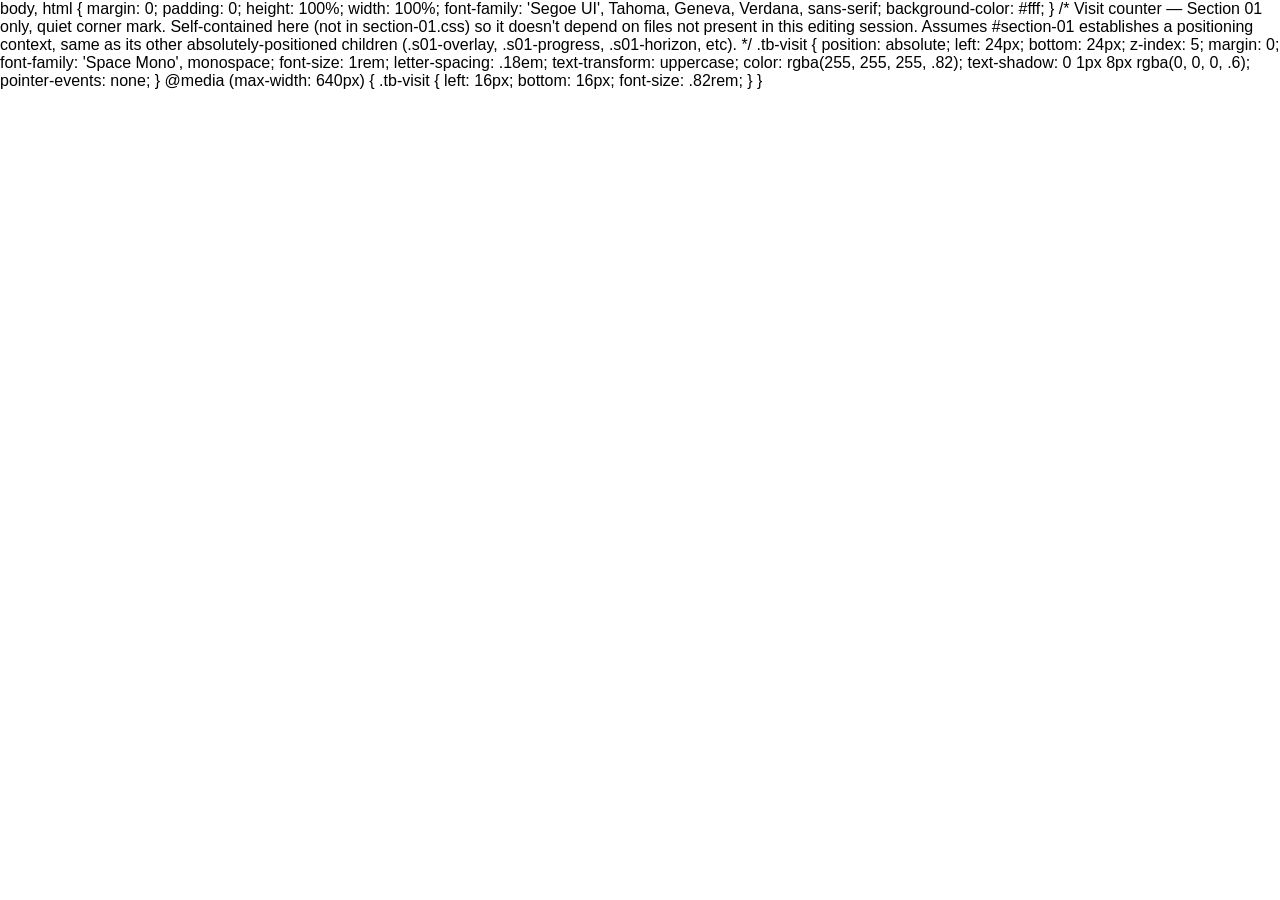
==== index.html @ 28fd1390 "Update index.html Signed-off-by: Nguyen Binh <155737447+Binh-JX@users.noreply.github.com>" ====
<!DOCTYPE html>
<html lang="vi">
<head>
    <meta charset="UTF-8">
    <meta name="viewport" content="width=device-width, initial-scale=1.0">
    <meta name="google-site-verification" content="hpZvb4aTdz6Ir0CFzwGFh0U2arBA0SP-lH8Zhs5hiIs" />
    <title>Nguyen Binh | Nguyễn Thị Thanh Bình - Personal Knowledge Hub</title>

    <!-- Section 01: cinematic journey fonts + styles -->
    <link rel="preconnect" href="https://fonts.googleapis.com">
    <link rel="preconnect" href="https://fonts.gstatic.com" crossorigin>
    <link href="https://fonts.googleapis.com/css2?family=Space+Grotesk:wght@300;400;500;700&family=Space+Mono:wght@400;700&display=swap" rel="stylesheet">
    <link rel="stylesheet" href="section-01.css">
    <link rel="stylesheet" href="hero-experience.css">
    <link rel="stylesheet" href="style.css">

    <style>
        body, html { 
            margin: 0; padding: 0; height: 100%; width: 100%;
            font-family: 'Segoe UI', Tahoma, Geneva, Verdana, sans-serif;
            background-color: #fff;
        }

        .tb-visit {
            position: absolute;
            left: 24px;
            bottom: 24px;
            z-index: 5;
            margin: 0;
            font-family: 'Space Mono', monospace;
            font-size: 1rem;
            letter-spacing: .18em;
            text-transform: uppercase;
            color: rgba(255, 255, 255, .82);
            text-shadow: 0 1px 8px rgba(0, 0, 0, .6);
            pointer-events: none;
        }

        @media (max-width: 640px) {
            .tb-visit { left: 16px; bottom: 16px; font-size: .82rem; }
        }
    </style>
        body, html { 
            margin: 0; padding: 0; height: 100%; width: 100%;
            font-family: 'Segoe UI', Tahoma, Geneva, Verdana, sans-serif;
            background-color: #fff;
        }

        /* Visit counter — Section 01 only, quiet corner mark.
           Self-contained here (not in section-01.css) so it doesn't
           depend on files not present in this editing session.
           Assumes #section-01 establishes a positioning context, same
           as its other absolutely-positioned children (.s01-overlay,
           .s01-progress, .s01-horizon, etc). */
        .tb-visit {
            position: absolute;
            left: 24px;
            bottom: 24px;
            z-index: 5;
            margin: 0;
            font-family: 'Space Mono', monospace;
            font-size: 1rem;
            letter-spacing: .18em;
            text-transform: uppercase;
            color: rgba(255, 255, 255, .82);
            text-shadow: 0 1px 8px rgba(0, 0, 0, .6);
            pointer-events: none;
        }

        @media (max-width: 640px) {
            .tb-visit { left: 16px; bottom: 16px; font-size: .82rem; }
        }
    </style>

    <link rel="canonical" href="https://nguyenbinh-eneos.vercel.app/" />
    <script type="application/ld+json">
{
    "@context": "https://schema.org",
    "@graph": [
        {
            "@type": "Person",
            "@id": "https://vercel.app",
            "name": "Nguyen Binh",
            "alternateName": [
                "Binh Nguyen",
                "Nguyễn Thị Thanh Bình",
                "Nguyen Thi Thanh Binh",
                "Thanh Bình Nguyễn",
                "Thanh Bình",
                "Nguyen Binh Thi Thanh",
                "Thanh Binh Nguyen"
            ],
            "honorificPrefix": "Dr.",
            "jobTitle": [
                "Manager / Geoscientist & Subsurface Engineer",
                "Open Innovation Practitioner",
                "Musician",
                "Video Creator"
            ],
            "worksFor": {
                "@type": "Organization",
                "name": "ENEOS Xplora Inc.",
                "address": {
                    "@type": "PostalAddress",
                    "addressLocality": "Tokyo",
                    "addressCountry": "JP"
                }
            },
            "alumniOf": [
                {
                    "@type": "CollegeOrUniversity",
                    "name": "The University of Tokyo"
                },
                {
                    "@type": "CollegeOrUniversity",
                    "name": "Hanoi University of Mining and Geology"
                }
            ],
            "description": "Dr. Nguyen Binh (Nguyễn Thị Thanh Bình) is a Manager, geoscientist, and subsurface engineer at ENEOS Xplora in Tokyo, as well as an open innovation practitioner, musician, and video creator performing Vietnamese–Japanese bilingual cover songs.",
            "knowsAbout": [
                "Geoscience",
                "Subsurface Engineering",
                "Petroleum Geology",
                "Geomechanics",
                "Pore Pressure Prediction",
                "CCUS",
                "Open Innovation",
                "Artificial Intelligence",
                "Music Production",
                "Vocal Performance",
                "Japanese–Vietnamese Song Translation",
                "Video Storytelling"
            ],
            "url": "https://nguyenbinh-eneos.vercel.app/",
            "sameAs": [
                "https://orcid.org",
                "https://orcid.org",
                "https://researchgate.net",
                "https://jst.go.jp",
                "https://linkedin.com",
                "https://github.com",
                "https://youtube.com"
            ]
        },
        {
            "@type": "WebSite",
            "@id": "https://vercel.app",
            "name": "Nguyen Binh | Nguyễn Thị Thanh Bình — Personal Knowledge Hub",
            "url": "https://nguyenbinh-eneos.vercel.app/",
            "publisher": {
                "@id": "https://vercel.app"
            },
            "inLanguage": [
                "en",
                "vi",
                "ja"
            ]
        },
        {
            "@type": "WebPage",
            "@id": "https://vercel.app",
            "url": "https://nguyenbinh-eneos.vercel.app/",
            "name": "Nguyen Binh | Nguyễn Thị Thanh Bình — Personal Knowledge Hub",
            "description": "Personal knowledge hub of Dr. Nguyen Binh (Nguyễn Thị Thanh Bình, ENEOS Xplora) covering geoscience, subsurface engineering, open innovation, music and video creation.",
            "isPartOf": {
                "@id": "https://vercel.app"
            },
            "about": {
                "@id": "https://vercel.app"
            },
            "mainEntity": {
                "@id": "https://vercel.app"
            },
            "datePublished": "2026-08-21",
            "dateModified": "2026-11-22",
            "inLanguage": [
                "en",
                "vi",
                "ja"
            ]
        }
    ]
}
    </script>
</head>
    <style>
        body, html { 
            margin: 0; padding: 0; height: 100%; width: 100%;
            font-family: 'Segoe UI', Tahoma, Geneva, Verdana, sans-serif;
            background-color: #fff;
        }

        /* Visit counter — Section 01 only, quiet corner mark.
           Self-contained here (not in section-01.css) so it doesn't
           depend on files not present in this editing session.
           Assumes #section-01 establishes a positioning context, same
           as its other absolutely-positioned children (.s01-overlay,
           .s01-progress, .s01-horizon, etc). */
        .tb-visit {
            position: absolute;
            left: 24px;
            bottom: 24px;
            z-index: 5;
            margin: 0;
            font-family: 'Space Mono', monospace;
            font-size: 1rem;
            letter-spacing: .18em;
            text-transform: uppercase;
            color: rgba(255, 255, 255, .82);
            text-shadow: 0 1px 8px rgba(0, 0, 0, .6);
            pointer-events: none;
        }

        @media (max-width: 640px) {
            .tb-visit { left: 16px; bottom: 16px; font-size: .82rem; }
        }
    </style>

    <link rel="canonical" href="https://nguyenbinh-eneos.vercel.app/" />
    <script type="application/ld+json">
{
    "@context": "https://schema.org",
    "@graph": [
        {
            "@type": "Person",
            "@id": "https://vercel.app",
            "name": "Nguyen Binh",
            "alternateName": [
                "Binh Nguyen",
                "Nguyễn Thị Thanh Bình",
                "Nguyen Thi Thanh Binh",
                "Thanh Bình Nguyễn",
                "Thanh Bình",
                "Nguyen Binh Thi Thanh",
                "Thanh Binh Nguyen"
            ],
            "honorificPrefix": "Dr.",
            "jobTitle": [
                "Manager / Geoscientist & Subsurface Engineer",
                "Open Innovation Practitioner",
                "Musician",
                "Video Creator"
            ],
            "worksFor": {
                "@type": "Organization",
                "name": "ENEOS Xplora Inc.",
                "address": {
                    "@type": "PostalAddress",
                    "addressLocality": "Tokyo",
                    "addressCountry": "JP"
                }
            },
            "alumniOf": [
                {
                    "@type": "CollegeOrUniversity",
                    "name": "The University of Tokyo"
                },
                {
                    "@type": "CollegeOrUniversity",
                    "name": "Hanoi University of Mining and Geology"
                }
            ],
            "description": "Dr. Nguyen Binh (Nguyễn Thị Thanh Bình) is a Manager, geoscientist, and subsurface engineer at ENEOS Xplora in Tokyo, as well as an open innovation practitioner, musician, and video creator performing Vietnamese–Japanese bilingual cover songs.",
            "knowsAbout": [
                "Geoscience",
                "Subsurface Engineering",
                "Petroleum Geology",
                "Geomechanics",
                "Pore Pressure Prediction",
                "CCUS",
                "Open Innovation",
                "Artificial Intelligence",
                "Music Production",
                "Vocal Performance",
                "Japanese–Vietnamese Song Translation",
                "Video Storytelling"
            ],
            "url": "https://nguyenbinh-eneos.vercel.app/",
            "sameAs": [
                "https://orcid.org",
                "https://orcid.org",
                "https://researchgate.net",
                "https://jst.go.jp",
                "https://linkedin.com",
                "https://github.com",
                "https://youtube.com"
            ]
        },
        {
            "@type": "WebSite",
            "@id": "https://vercel.app",
            "name": "Nguyen Binh | Nguyễn Thị Thanh Bình — Personal Knowledge Hub",
            "url": "https://nguyenbinh-eneos.vercel.app/",
            "publisher": {
                "@id": "https://vercel.app"
            },
            "inLanguage": [
                "en",
                "vi",
                "ja"
            ]
        },
        {
            "@type": "WebPage",
            "@id": "https://vercel.app",
            "url": "https://nguyenbinh-eneos.vercel.app/",
            "name": "Nguyen Binh | Nguyễn Thị Thanh Bình — Personal Knowledge Hub",
            "description": "Personal knowledge hub of Dr. Nguyen Binh (Nguyễn Thị Thanh Bình, ENEOS Xplora) covering geoscience, subsurface engineering, open innovation, music and video creation.",
            "isPartOf": {
                "@id": "https://vercel.app"
            },
            "about": {
                "@id": "https://vercel.app"
            },
            "mainEntity": {
                "@id": "https://vercel.app"
            },
            "datePublished": "2026-08-21",
            "dateModified": "2026-11-22",
            "inLanguage": [
                "en",
                "vi",
                "ja"
            ]
        }
    ]
}
    </script>
</head>
    <style>
        body, html { 
            margin: 0; padding: 0; height: 100%; width: 100%;
            font-family: 'Segoe UI', Tahoma, Geneva, Verdana, sans-serif;
            background-color: #fff;
        }

        /* Visit counter — Section 01 only, quiet corner mark.
           Self-contained here (not in section-01.css) so it doesn't
           depend on files not present in this editing session.
           Assumes #section-01 establishes a positioning context, same
           as its other absolutely-positioned children (.s01-overlay,
           .s01-progress, .s01-horizon, etc). */
        .tb-visit {
            position: absolute;
            left: 24px;
            bottom: 24px;
            z-index: 5;
            margin: 0;
            font-family: 'Space Mono', monospace;
            font-size: 1rem;
            letter-spacing: .18em;
            text-transform: uppercase;
            color: rgba(255, 255, 255, .82);
            text-shadow: 0 1px 8px rgba(0, 0, 0, .6);
            pointer-events: none;
        }

        @media (max-width: 640px) {
            .tb-visit { left: 16px; bottom: 16px; font-size: .82rem; }
        }
       <link rel="canonical" href="https://nguyenbinh-eneos.vercel.app/" />
    <script type="application/ld+json">
{
    "@context": "https://schema.org",
    "@graph": [
        {
            "@type": "Person",
            "@id": "https://vercel.app",
            "name": "Nguyen Binh",
            "alternateName": [
                "Binh Nguyen",
                "Nguyễn Thị Thanh Bình",
                "Nguyen Thi Thanh Binh",
                "Thanh Bình Nguyễn",
                "Thanh Bình",
                "Nguyen Binh Thi Thanh",
                "Thanh Binh Nguyen"
            ],
            "honorificPrefix": "Dr.",
            "jobTitle": [
                "Manager / Geoscientist & Subsurface Engineer",
                "Open Innovation Practitioner",
                "Musician",
                "Video Creator"
            ],
            "worksFor": {
                "@type": "Organization",
                "name": "ENEOS Xplora Inc.",
                "address": {
                    "@type": "PostalAddress",
                    "addressLocality": "Tokyo",
                    "addressCountry": "JP"
                }
            },
            "alumniOf": [
                {
                    "@type": "CollegeOrUniversity",
                    "name": "The University of Tokyo"
                },
                {
                    "@type": "CollegeOrUniversity",
                    "name": "Hanoi University of Mining and Geology"
                }
            ],
            "description": "Dr. Nguyen Binh (Nguyễn Thị Thanh Bình) is a Manager, geoscientist, and subsurface engineer at ENEOS Xplora in Tokyo, as well as an open innovation practitioner, musician, and video creator performing Vietnamese–Japanese bilingual cover songs.",
            "knowsAbout": [
                "Geoscience",
                "Subsurface Engineering",
                "Petroleum Geology",
                "Geomechanics",
                "Pore Pressure Prediction",
                "CCUS",
                "Open Innovation",
                "Artificial Intelligence",
                "Music Production",
                "Vocal Performance",
                "Japanese–Vietnamese Song Translation",
                "Video Storytelling"
            ],
            "url": "https://nguyenbinh-eneos.vercel.app/",
            "sameAs": [
                "https://orcid.org/0009-0007-7727-990X",
                "https://orcid.org",
                "https://www.researchgate.net/profile/Nguyen-Binh-24",
                "https://jst.go.jp",
                "https://linkedin.com",
                "https://github.com/Binh-JX",
                "https://www.youtube.com/@ThanhBinhNguyen-kg7xr"
            ]
        },
        {
            "@type": "WebSite",
            "@id": "https://vercel.app",
            "name": "Nguyen Binh | Nguyễn Thị Thanh Bình — Personal Knowledge Hub",
            "url": "https://nguyenbinh-eneos.vercel.app/",
            "publisher": {
                "@id": "https://vercel.app"
            },
            "inLanguage": [
                "en",
                "vi",
                "ja"
            ]
        },
        {
            "@type": "WebPage",
            "@id": "https://vercel.app",
            "url": "https://nguyenbinh-eneos.vercel.app/",
            "name": "Nguyen Binh | Nguyễn Thị Thanh Bình — Personal Knowledge Hub",
            "description": "Personal knowledge hub of Dr. Nguyen Binh (Nguyễn Thị Thanh Bình, ENEOS Xplora) covering geoscience, subsurface engineering, open innovation, music and video creation.",
            "isPartOf": {
                "@id": "https://vercel.app"
            },
            "about": {
                "@id": "https://vercel.app"
            },
            "mainEntity": {
                "@id": "https://vercel.app"
            },
            "datePublished": "2026-08-21",
            "dateModified": "2026-11-22",
            "inLanguage": [
                "en",
                "vi",
                "ja"
            ]
        }
    ]
}
    </script>
</head>
<body>

    <!-- =====================================================
         SECTION 01 — THE THREE-CLIP CINEMATIC JOURNEY
         EARTH → HUMANITY → EARTH PULSE → HORIZON → SPACE → BEYOND
         Styling: section-01.css · Logic: section-01.js
         Place Clip-01.mp4, Clip-02.mp4, Clip-3.mp4 in this same
         folder — the section renders a graceful placeholder for
         any clip that isn't present yet.
    ===================================================== -->
    <section id="section-01" data-active-visible="false" data-media="ok" aria-label="Cinematic introduction: Earth, humanity, and what comes next">

        <div class="s01-stage">
            <video class="s01-clip" src="Clip-01.mp4" muted playsinline preload="auto" aria-hidden="true"></video>
            <video class="s01-clip" src="Clip-02.mp4" muted playsinline preload="none" aria-hidden="true"></video>
            <video class="s01-clip" src="Clip-3.mp4" muted playsinline preload="none" aria-hidden="true"></video>

            <div class="s01-clip-fallback">
                <div>
                    <strong>Clip 01 pending</strong>
                    <p>Add <code>Clip-01.mp4</code> to the site folder to play “Earth Seen From Above.”</p>
                </div>
            </div>
            <div class="s01-clip-fallback">
                <div>
                    <strong>Clip 02 pending</strong>
                    <p>Add <code>Clip-02.mp4</code> to the site folder to play “Felt From Within.”</p>
                </div>
            </div>
            <div class="s01-clip-fallback">
                <div>
                    <strong>Clip 03 pending</strong>
                    <p>Add <code>Clip-3.mp4</code> to the site folder to play “Beyond.”</p>
                </div>
            </div>

            <div class="s01-tint"></div>
        </div>

        <button type="button" class="s01-sound-toggle" aria-pressed="false">Sound off</button>

        <div class="s01-overlay">
            <p class="s01-act-label s01-mono"></p>
            <h1 class="s01-headline"></h1>
            <p class="s01-subline"></p>
            <div class="s01-journey s01-mono" aria-hidden="true"></div>
        </div>

        <div class="s01-progress" role="tablist" aria-label="Cinematic journey chapters">
            <button type="button" class="s01-tick" role="tab" aria-current="false" style="--fill:0%">
                <span class="s01-tick-num s01-mono">01</span>
                <span class="s01-tick-bar"></span>
            </button>
            <button type="button" class="s01-tick" role="tab" aria-current="false" style="--fill:0%">
                <span class="s01-tick-num s01-mono">02</span>
                <span class="s01-tick-bar"></span>
            </button>
            <button type="button" class="s01-tick" role="tab" aria-current="false" style="--fill:0%">
                <span class="s01-tick-num s01-mono">03</span>
                <span class="s01-tick-bar"></span>
            </button>
        </div>

        <div class="s01-horizon"></div>

        <!-- Quiet visit counter — filled in by visit-counter.js.
             Starts empty so nothing shows if the counting service
             is ever unreachable. -->
        <p class="tb-visit" data-visit-count aria-live="polite" aria-label="Site visit count"></p>

        <a href="#homepage-main" class="s01-scroll-cue">
            <span>Enter</span>
            <svg width="16" height="16" viewBox="0 0 16 16" fill="none" aria-hidden="true">
                <path d="M2 5L8 11L14 5" stroke="currentColor" stroke-width="1.5" stroke-linecap="round" stroke-linejoin="round"/>
            </svg>
        </a>
    </section>

    <!-- =====================================================
         HERO EXPERIENCE — YEARS BEHIND → NOW → FORWARD → BEYOND
         Styling: hero-experience.css · Logic: hero-experience.js
         Five living photographs (memory field, not a slideshow) settle
         into a quiet NOW, then a wordless forward movement toward
         BEYOND. Runs once — does not loop back to the first memory.
         The four hub portals reveal once the sequence settles.
    ===================================================== -->
    <section class="hero-experience" id="homepage-main" data-hero aria-label="Thanh Bình — years behind, now, and beyond">

        <div class="hero-stage">
            <div class="hero-memory" data-hero-memory>
                <figure class="hero-frame" data-hero-frame>
                    <img src="muchangchai-green.jpg" alt="Mù Cang Chải rice terraces in green season, Vietnam" loading="eager" fetchpriority="high">
                </figure>
                <figure class="hero-frame" data-hero-frame>
                    <img src="muchangchai-gold.jpg" alt="Mù Cang Chải rice terraces in golden harvest season, Vietnam" loading="lazy">
                </figure>
                <figure class="hero-frame" data-hero-frame>
                    <img src="lake-biwa-torii.jpg" alt="Torii gate standing in Lake Biwa, Japan" loading="lazy">
                </figure>
                <figure class="hero-frame" data-hero-frame>
                    <img src="tateyama-summer.jpg" alt="Tateyama mountains on a summer morning, Japan" loading="lazy">
                </figure>
                <figure class="hero-frame" data-hero-frame>
                    <img src="niigata-winter.jpg" alt="Snow-covered road through Niigata in winter, Japan" loading="lazy">
                </figure>
            </div>

            <!-- NOW — a quiet, still breath between memory and what's ahead -->
            <div class="hero-now" data-hero-now aria-hidden="true"></div>

            <!-- FORWARD / BEYOND — no future scene, just light and movement.
                 Add a real sunrise/climber photograph here later
                 (data-hero-forward-img) if one becomes available; until
                 then this stays a wordless gradient by design. -->
            <div class="hero-forward" data-hero-forward aria-hidden="true"></div>
        </div>

        <div class="hero-caption" aria-hidden="true">
            <p class="hero-caption-line" data-hero-caption="years">YEARS BEHIND</p>
            <p class="hero-caption-line" data-hero-caption="now">NOW</p>
            <p class="hero-caption-line" data-hero-caption="border">THE BORDER IS ALWAYS MOVING</p>
            <p class="hero-caption-line hero-caption-beyond" data-hero-caption="beyond">BEYOND</p>
        </div>

        <!-- 4 Hub portals — unchanged from the approved design, revealed
             once the Hero Experience settles. Visible immediately if JS
             doesn't run, so navigation never depends on the animation. -->
        <div class="action-box" data-hero-hubs>
            <div class="action-links">
                <a href="geoscience.html" class="btn-hub">🔬 Geoscience</a>
                <a href="innovation.html" class="btn-hub">💡 Innovation</a>
                <a href="music.html" class="btn-hub">🎵 Music & MV</a>
                <a href="video.html" class="btn-hub">🎬 Video Creation</a>
            </div>
        </div>
    </section>

    <script src="hero-experience.js" defer></script>

    <script src="section-01.js" defer></script>

    <script src="visit-counter.js" defer></script>

</body>
</html>
---- section-01.css ----
/* =====================================================
   SECTION 01 — THE THREE-CLIP CINEMATIC JOURNEY
   section-01.css
   Scoped entirely under #section-01 so it cannot
   collide with index.html's existing inline styles,
   the action-box buttons, or style.css (unused/legacy).
===================================================== */

#section-01 {
    --void: #05070a;
    --ink: #f5f3ee;
    --mist: rgba(245, 243, 238, 0.6);

    /* Act accents — colour is how the journey narrates itself */
    --act-earth: #3fa796;   /* CLIP 01 — seen from above, ocean/land */
    --act-pulse: #d9663f;   /* CLIP 02 — felt from within, warm/organic */
    --act-beyond: #8c7ae6;  /* CLIP 03 — beyond, cold violet light */
    --act-current: var(--act-earth);

    position: relative;
    width: 100%;
    height: 100svh;
    min-height: 560px;
    background: var(--void);
    color: var(--ink);
    overflow: hidden;
    font-family: 'Space Grotesk', 'Segoe UI', sans-serif;
}

#section-01 * { box-sizing: border-box; }

/* ---------- Fonts ---------- */
/* Space Grotesk: geometric/technical display type, echoes mission-control
   signage. Space Mono: telemetry-style caption face for the small labels. */
#section-01 .s01-mono {
    font-family: 'Space Mono', 'Courier New', monospace;
}

/* ---------- Video layers ---------- */
#section-01 .s01-stage {
    position: absolute;
    inset: 0;
    width: 100%;
    height: 100%;
}

#section-01 .s01-clip {
    position: absolute;
    inset: 0;
    width: 100%;
    height: 100%;
    object-fit: cover;
    opacity: 0;
    transition: opacity 1.2s ease;
    background: var(--void);
}

#section-01 .s01-clip.is-active {
    opacity: 1;
}

/* Darken video slightly so overlay text stays legible. Kept as its own
   layer, fully opaque on the dark gradient only — no act colour mixed
   in here, so the clip's true colours are never touched by this part. */
#section-01 .s01-tint {
    position: absolute;
    inset: 0;
    background: linear-gradient(180deg, rgba(5,7,10,.55) 0%, rgba(5,7,10,.15) 38%, rgba(5,7,10,.75) 100%);
    pointer-events: none;
}

/* Faint act-colour wash for cohesion between chapters — kept deliberately
   light (22% soft-light) so it reads as a subtle mood shift rather than
   recolouring the footage. This is what was causing Clip-02 to look
   brown/red; opacity was .85 before. */
#section-01 .s01-tint::after {
    content: "";
    position: absolute;
    inset: 0;
    background: var(--act-current);
    mix-blend-mode: soft-light;
    opacity: .22;
    transition: background-color 1.2s ease, opacity 1.2s ease;
    pointer-events: none;
}

/* Placeholder shown per-clip if its mp4 hasn't been added to the
   repo yet / fails to load, so the section degrades gracefully
   instead of showing a broken frame. */
#section-01 .s01-clip-fallback {
    position: absolute;
    inset: 0;
    display: none;
    align-items: center;
    justify-content: center;
    text-align: center;
    padding: 40px;
    background: radial-gradient(circle at 50% 40%, color-mix(in srgb, var(--act-current) 35%, var(--void)) 0%, var(--void) 75%);
    opacity: 0;
    transition: opacity 1.2s ease;
}

#section-01 .s01-clip-fallback.is-active { opacity: 1; }

#section-01[data-media="missing"] .s01-clip-fallback.is-current-act {
    display: flex;
}

#section-01 .s01-clip-fallback p {
    max-width: 480px;
    font-size: .95rem;
    line-height: 1.6;
    color: var(--mist);
}

#section-01 .s01-clip-fallback strong {
    display: block;
    font-family: 'Space Mono', monospace;
    font-size: .75rem;
    letter-spacing: .12em;
    text-transform: uppercase;
    color: var(--ink);
    margin-bottom: 10px;
}

/* ---------- Overlay copy ---------- */
#section-01 .s01-overlay {
    position: relative;
    z-index: 3;
    height: 100%;
    display: flex;
    flex-direction: column;
    justify-content: flex-end;
    padding: clamp(24px, 5vw, 80px);
    padding-bottom: clamp(130px, 16vh, 190px);
}

#section-01 .s01-act-label {
    font-size: clamp(1.4rem, 2vw, 1.7rem);
    letter-spacing: .35em;
    text-transform: uppercase;
    color: var(--act-current);
    transition: color .6s ease;
    margin: 0 0 18px 0;
    opacity: 0;
    transform: translateY(10px);
    transition: opacity .8s ease, transform .8s ease, color .6s ease;
}

#section-01 .s01-headline {
    font-size: clamp(4.4rem, 12vw, 10rem);
    line-height: 1.02;
    font-weight: 700;
    letter-spacing: -.01em;
    margin: 0 0 16px 0;
    max-width: 16ch;
    opacity: 0;
    transform: translateY(16px);
    transition: opacity .9s ease .1s, transform .9s ease .1s;
}

#section-01 .s01-subline {
    font-size: clamp(2rem, 3.2vw, 2.7rem);
    font-weight: 300;
    color: var(--mist);
    max-width: 46ch;
    margin: 0;
    opacity: 0;
    transform: translateY(16px);
    transition: opacity .9s ease .22s, transform .9s ease .22s;
}

#section-01[data-active-visible="true"] .s01-act-label,
#section-01[data-active-visible="true"] .s01-headline,
#section-01[data-active-visible="true"] .s01-subline {
    opacity: 1;
    transform: translateY(0);
}

/* ---------- Journey path (EARTH → HUMANITY → EARTH PULSE → HORIZON → SPACE → BEYOND) ---------- */
#section-01 .s01-journey {
    z-index: 3;
    display: flex;
    flex-wrap: wrap;
    gap: 6px 0;
    margin-top: 22px;
    font-size: 1.36rem;
    letter-spacing: .14em;
    text-transform: uppercase;
    color: rgba(245, 243, 238, .4);
}

#section-01 .s01-journey span {
    padding: 0 10px;
    position: relative;
}

#section-01 .s01-journey span:not(:last-child)::after {
    content: "→";
    position: absolute;
    right: -3px;
    color: rgba(245, 243, 238, .25);
}

#section-01 .s01-journey span.is-reached {
    color: var(--ink);
}

#section-01 .s01-journey span.is-final {
    color: var(--act-beyond);
    font-weight: 700;
}

/* ---------- Progress ticks / act selector (signature element) ---------- */
#section-01 .s01-progress {
    position: absolute;
    right: clamp(20px, 4vw, 60px);
    bottom: clamp(28px, 6vh, 60px);
    z-index: 4;
    display: flex;
    gap: 14px;
    align-items: flex-end;
}

#section-01 .s01-tick {
    appearance: none;
    background: none;
    border: none;
    cursor: pointer;
    padding: 10px 4px;
    display: flex;
    flex-direction: column;
    align-items: center;
    gap: 8px;
    color: rgba(245, 243, 238, .5);
    font-family: 'Space Mono', monospace;
}

#section-01 .s01-tick .s01-tick-num {
    font-size: .7rem;
    letter-spacing: .08em;
}

#section-01 .s01-tick .s01-tick-bar {
    width: 2px;
    height: 34px;
    background: rgba(245, 243, 238, .25);
    position: relative;
    overflow: hidden;
    border-radius: 2px;
}

#section-01 .s01-tick .s01-tick-bar::after {
    content: "";
    position: absolute;
    left: 0; bottom: 0;
    width: 100%;
    height: 0%;
    background: var(--act-current);
    transition: height .3s linear, background-color .6s ease;
}

#section-01 .s01-tick[aria-current="true"] {
    color: var(--ink);
}

#section-01 .s01-tick[aria-current="true"] .s01-tick-bar::after {
    height: var(--fill, 0%);
}

#section-01 .s01-tick.is-complete .s01-tick-bar::after {
    height: 100%;
}

#section-01 .s01-tick:focus-visible {
    outline: 2px solid var(--ink);
    outline-offset: 4px;
}

/* ---------- Horizon glow — the through-line motif that shifts colour
   act to act, standing in for the "horizon" beat of the journey ---------- */
#section-01 .s01-horizon {
    position: absolute;
    left: 0; right: 0; bottom: 0;
    height: 2px;
    z-index: 3;
    background: linear-gradient(90deg, transparent, var(--act-current), transparent);
    box-shadow: 0 0 24px 4px var(--act-current);
    transition: background .8s ease, box-shadow .8s ease;
    opacity: .8;
}

/* ---------- Scroll cue into the rest of the homepage ---------- */
#section-01 .s01-scroll-cue {
    position: absolute;
    left: 50%;
    bottom: clamp(24px, 4vh, 40px);
    transform: translateX(-50%);
    z-index: 4;
    display: flex;
    flex-direction: column;
    align-items: center;
    gap: 14px;
    color: var(--mist);
    font-size: clamp(1.8rem, 6vw, 3.25rem);
    letter-spacing: .2em;
    text-transform: uppercase;
    text-decoration: none;
    opacity: .85;
}

#section-01 .s01-scroll-cue svg {
    width: clamp(22px, 5vw, 40px);
    height: clamp(22px, 5vw, 40px);
    animation: s01-bob 2.2s ease-in-out infinite;
}

@keyframes s01-bob {
    0%, 100% { transform: translateY(0); }
    50% { transform: translateY(6px); }
}

/* ---------- Sound toggle ---------- */
#section-01 .s01-sound-toggle {
    position: absolute;
    top: clamp(20px, 4vw, 40px);
    right: clamp(20px, 4vw, 40px);
    z-index: 4;
    background: rgba(5, 7, 10, .45);
    border: 1px solid rgba(245, 243, 238, .25);
    color: var(--ink);
    font-family: 'Space Mono', monospace;
    font-size: .7rem;
    letter-spacing: .08em;
    text-transform: uppercase;
    padding: 8px 16px;
    border-radius: 30px;
    cursor: pointer;
}

/* ---------- Reduced motion ---------- */
@media (prefers-reduced-motion: reduce) {
    #section-01 .s01-clip { transition: opacity .3s linear; }
    #section-01 .s01-act-label,
    #section-01 .s01-headline,
    #section-01 .s01-subline { transition: opacity .3s linear; transform: none !important; }
    #section-01 .s01-scroll-cue svg { animation: none; }
}

/* ---------- Small screens ---------- */
@media (max-width: 640px) {
    #section-01 .s01-overlay { padding-bottom: 190px; }
    #section-01 .s01-progress {
        right: 20px;
        bottom: 90px;
    }
    #section-01 .s01-journey { display: none; }
}
---- hero-experience.css ----
/* =====================================================
   HERO EXPERIENCE — hero-experience.css
   YEARS BEHIND (5 living photographs) → NOW → FORWARD → BEYOND

   Progressive enhancement: everything here is written so that with
   JS disabled or failing, the first memory photo and the four hub
   portals are simply visible and usable — nothing depends on the
   animation to be reachable. hero-experience.js adds the timed
   sequence on top of this resting state.
===================================================== */

.hero-experience {
    position: relative;
    width: 100%;
    height: 100vh;
    overflow: hidden;
    background: #05070a;
    isolation: isolate;
}

.hero-stage {
    position: absolute;
    inset: 0;
}

/* ---------- YEARS BEHIND — memory field ---------- */

.hero-memory {
    position: absolute;
    inset: 0;
}

.hero-frame {
    position: absolute;
    inset: 0;
    margin: 0;
    opacity: 0;
    transition: opacity 2.4s ease;
}

/* No-JS / first-paint fallback: the first memory is simply visible,
   so there's always something on screen and nothing is ever blocked
   on script execution. JS takes over from here via .is-active. */
.hero-frame:first-child {
    opacity: 1;
}

.hero-frame.is-active {
    opacity: 1;
    z-index: 2;
}

.hero-frame img {
    width: 100%;
    height: 100%;
    object-fit: cover;
    object-position: center;
    transform: scale(1.04);
    filter: brightness(.82) saturate(1.05);
}

.hero-frame.is-active img {
    animation: hero-drift 8.5s ease-in-out forwards;
}

@keyframes hero-drift {
    from { transform: scale(1.03) translate3d(0, 0, 0); }
    to   { transform: scale(1.1) translate3d(-1.4%, -1%, 0); }
}

/* Soft vignette so captions stay legible over any of the five photos */
.hero-stage::after {
    content: "";
    position: absolute;
    inset: 0;
    z-index: 3;
    pointer-events: none;
    background:
        linear-gradient(180deg, rgba(5,7,10,.55) 0%, rgba(5,7,10,.1) 22%, rgba(5,7,10,.1) 60%, rgba(5,7,10,.75) 100%),
        radial-gradient(120% 90% at 50% 50%, transparent 45%, rgba(5,7,10,.35) 100%);
}

/* ---------- NOW — a held, quiet breath ---------- */

.hero-now {
    position: absolute;
    inset: 0;
    z-index: 4;
    background: #05070a;
    opacity: 0;
    pointer-events: none;
    transition: opacity 1.6s ease;
}

.hero-now.is-active {
    opacity: 1;
}

.hero-now::before {
    content: "";
    position: absolute;
    inset: 0;
    background: radial-gradient(48% 40% at 50% 48%, rgba(201, 178, 140, .10), transparent 70%);
    animation: hero-breathe 6s ease-in-out infinite;
}

@keyframes hero-breathe {
    0%, 100% { opacity: .6; }
    50% { opacity: 1; }
}

/* ---------- FORWARD / BEYOND — light and movement, no scene ---------- */

.hero-forward {
    position: absolute;
    inset: 0;
    z-index: 5;
    opacity: 0;
    pointer-events: none;
    transition: opacity 3s ease;
    background:
        radial-gradient(120% 70% at 50% 118%, rgba(244, 214, 154, .5) 0%, rgba(201, 162, 74, .22) 32%, transparent 62%),
        linear-gradient(180deg, #05070a 0%, #0d1420 38%, #1c2438 70%, #2c2a34 100%);
    background-size: 100% 220%;
    background-position: 50% 100%;
}

.hero-forward.is-active {
    opacity: 1;
    animation: hero-dawn 26s ease-out forwards;
}

@keyframes hero-dawn {
    0%   { background-position: 50% 100%; }
    100% { background-position: 50% 0%; }
}

/* ---------- Captions ---------- */

.hero-caption {
    position: absolute;
    inset: 0;
    z-index: 6;
    display: flex;
    align-items: center;
    justify-content: center;
    pointer-events: none;
}

.hero-caption-line {
    position: absolute;
    margin: 0;
    text-align: center;
    color: #f4eee0;
    font-family: 'Space Grotesk', 'Segoe UI', sans-serif;
    font-weight: 300;
    letter-spacing: .32em;
    text-transform: uppercase;
    font-size: clamp(.85rem, 1.6vw, 1.15rem);
    opacity: 0;
    transition: opacity 1.8s ease, transform 1.8s ease;
    transform: translateY(10px);
}

.hero-caption-line.is-active {
    opacity: .85;
    transform: translateY(0);
}

.hero-caption-line[data-hero-caption="beyond"] {
    font-size: clamp(1.6rem, 5vw, 3.2rem);
    letter-spacing: .5em;
    font-weight: 400;
}

/* ---------- Hub portals ---------- */

.action-box {
    position: absolute;
    bottom: clamp(24px, 5vh, 56px);
    left: 0;
    right: 0;
    width: 100%;
    padding: 0 4%;
    box-sizing: border-box;
    z-index: 7;
    opacity: 1;
    transition: opacity 1.4s ease;
}

/* Only hidden pre-reveal when JS confirms the sequence is running —
   see hero-experience.js. Without that class, hubs stay visible.
   The hide itself is instant (no transition) so hubs never flash
   visible-then-fade at load; only the reveal animates. */
.hero-experience.is-sequenced .action-box {
    opacity: 0;
    pointer-events: none;
    transition: none;
}

.hero-experience.is-sequenced .action-box.is-revealed {
    opacity: 1;
    pointer-events: auto;
    transition: opacity 1.4s ease;
}

.action-links {
    display: flex;
    flex-wrap: wrap;
    justify-content: center;
    align-items: center;
    gap: 32px;
}

.btn-hub {
    padding: 34px 68px;
    background: rgba(5, 7, 10, 0.4);
    backdrop-filter: blur(14px);
    -webkit-backdrop-filter: blur(14px);
    border: 1px solid rgba(255, 255, 255, 0.16);
    color: #fff !important;
    text-decoration: none;
    border-radius: 999px;
    font-family: 'Space Grotesk', 'Segoe UI', sans-serif;
    font-size: 2.5rem;
    font-weight: 600;
    letter-spacing: 0.04em;
    text-align: center;
    white-space: nowrap;
    display: inline-flex;
    align-items: center;
    gap: 20px;
    box-shadow: 0 4px 18px rgba(0, 0, 0, 0.3);
    transition: background 0.35s ease, border-color 0.35s ease, transform 0.35s ease, box-shadow 0.35s ease;
}

.btn-hub:hover,
.btn-hub:focus-visible {
    background: rgba(255, 255, 255, 0.12);
    border-color: rgba(255, 255, 255, 0.45);
    transform: translateY(-3px);
    box-shadow: 0 10px 30px rgba(255, 255, 255, 0.12);
}

@media (max-width: 900px) {
    .btn-hub {
        padding: 26px 48px;
        font-size: 1.9rem;
        gap: 16px;
    }
    .action-links {
        gap: 22px;
    }
}

@media (max-width: 640px) {
    .btn-hub {
        padding: 22px 40px;
        font-size: 1.6rem;
        gap: 14px;
    }
    .action-links {
        gap: 18px;
    }
    .action-box {
        bottom: clamp(20px, 4vh, 40px);
    }
    .hero-frame img {
        object-position: center 38%;
    }
}

/* ---------- Reduced motion ---------- */

@media (prefers-reduced-motion: reduce) {
    .hero-frame,
    .hero-now,
    .hero-forward,
    .hero-caption-line,
    .action-box {
        transition-duration: .4s;
    }
    .hero-frame.is-active img,
    .hero-forward.is-active {
        animation: none;
    }
    .hero-now::before {
        animation: none;
        opacity: .8;
    }
}
---- style.css ----
/* =====================================================
   STYLE.CSS
   Shared global base + the small pieces still actually in use.

   Cleaned up — removed the unused "Sunhouse Boutique Hotel"
   template boilerplate (color variables, buttons, header/nav,
   hero, about, facilities, rooms, location, cta, footer, and
   their responsive rules). None of those classes exist anywhere
   in the real site — index.html, section-01.css, hero-experience,
   innovation-world.css, and video-world.css all define their own
   scoped styles independently of this file.

   Also removed .main-hero-banner / .main-hero-banner-img: that
   block was written for an earlier version of index.html's hero
   that no longer exists (replaced by .hero-experience).
===================================================== */

/* ---------- Minimal global reset ---------- */
*{
    margin:0;
    padding:0;
    box-sizing:border-box;
}

html{
    scroll-behavior:smooth;
}

img{
    width:100%;
    display:block;
    object-fit:cover;
}

a{
    text-decoration:none;
}

ul{
    list-style:none;
}

/* =====================================================
   LANGUAGE SWITCHER
   Shared pill menu for jumping between the 4 language
   homepages (index.html / en.html / jp.html / zh.html).
===================================================== */
.lang-switch {
    position: absolute;
    top: 25px;
    left: 35px;
    background: rgba(0, 0, 0, 0.65);
    padding: 10px 18px;
    border-radius: 25px;
    z-index: 10;
}

.lang-switch a {
    color: #fff;
    text-decoration: none;
    font-size: 1.4em;
    font-weight: 600;
    margin: 0 3px;
}

.lang-switch a:hover {
    color: #ffdf6d;
}

.lang-switch span {
    color: #aaa;
    font-size: 1.2em;
}
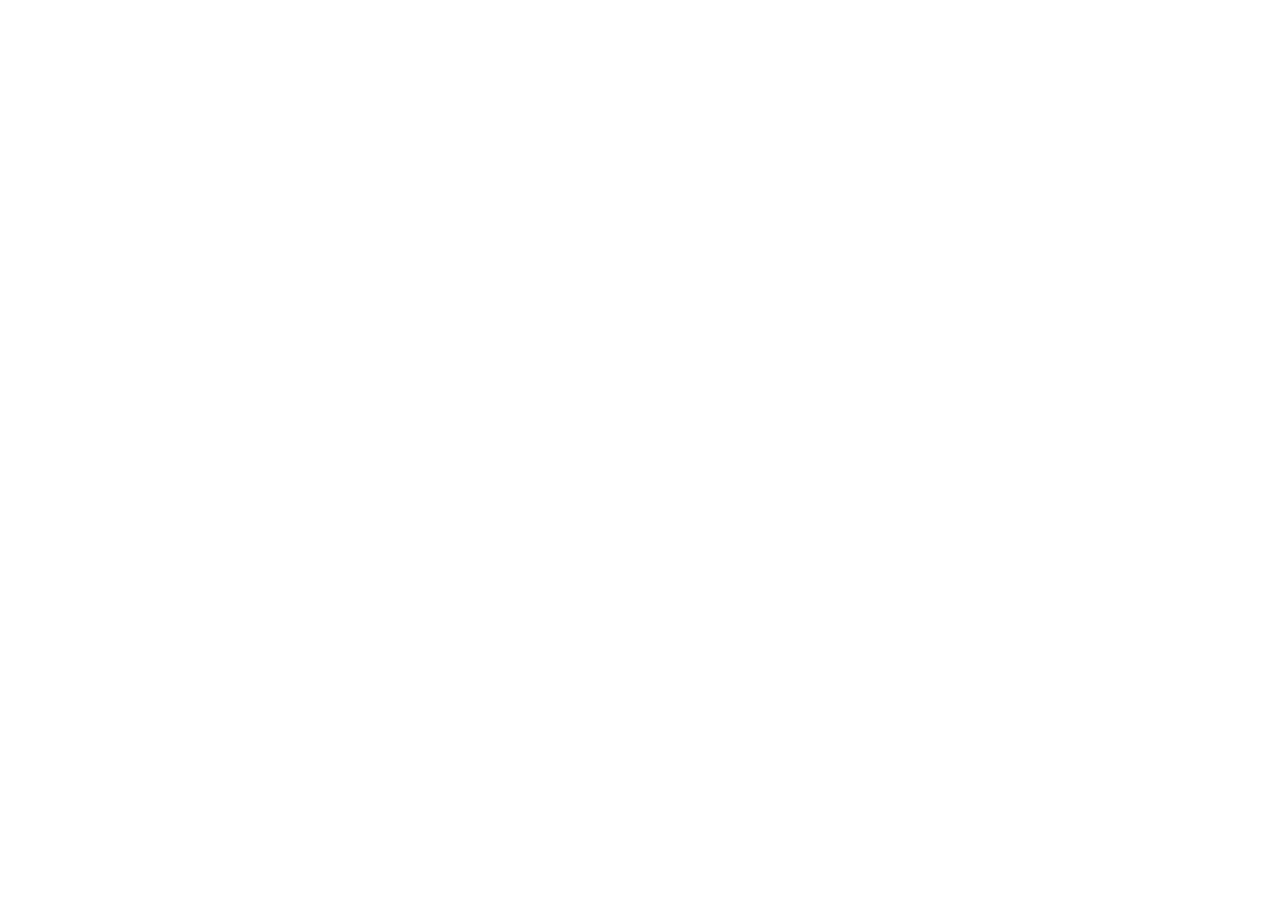
==== commit cf64626f: "Sync GEO/AEO identity and canonical URLs" ====
--- a/index.html
+++ b/index.html
@@ -40,6 +40,112 @@
             .tb-visit { left: 16px; bottom: 16px; font-size: .82rem; }
         }
     </style>
+
+    <link rel="canonical" href="https://nguyenbinh-eneos.vercel.app/" />
+    <link rel="canonical" href="https://vercel.app" />
+    <script type="application/ld+json">
+{
+    "@context": "https://schema.org",
+    "@graph": [
+        {
+            "@type": "Person",
+            "@id": "https://vercel.app#person",
+            "name": "Nguyen Binh",
+            "alternateName": [
+                "Binh Nguyen",
+                "Nguyễn Thị Thanh Bình",
+                "Nguyen Thi Thanh Binh",
+                "Thanh Bình Nguyễn",
+                "Thanh Bình",
+                "Nguyen Binh Thi Thanh",
+                "Thanh Binh Nguyen"
+            ],
+            "honorificPrefix": "Dr.",
+            "jobTitle": [
+                "Manager / Geoscientist & Subsurface Engineer",
+                "Open Innovation Practitioner",
+                "Musician",
+                "Video Creator"
+            ],
+            "worksFor": {
+                "@type": "Organization",
+                "name": "ENEOS Xplora Inc.",
+                "address": {
+                    "@type": "PostalAddress",
+                    "addressLocality": "Tokyo",
+                    "addressCountry": "JP"
+                }
+            },
+            "alumniOf": [
+                {
+                    "@type": "CollegeOrUniversity",
+                    "name": "The University of Tokyo"
+                },
+                {
+                    "@type": "CollegeOrUniversity",
+                    "name": "Hanoi University of Mining and Geology"
+                }
+            ],
+            "description": "Dr. Nguyen Binh (Nguyễn Thị Thanh Bình) is a Manager, geoscientist, and subsurface engineer at ENEOS Xplora in Tokyo, as well as an open innovation practitioner, musician, and video creator performing Vietnamese–Japanese bilingual cover songs.",
+            "knowsAbout": [
+                "Geoscience",
+                "Subsurface Engineering",
+                "Petroleum Geology",
+                "Geomechanics",
+                "Pore Pressure Prediction",
+                "CCUS",
+                "Open Innovation",
+                "Artificial Intelligence",
+                "Music Production",
+                "Vocal Performance",
+                "Japanese–Vietnamese Song Translation",
+                "Video Storytelling"
+            ],
+            "url": "https://vercel.app",
+            "sameAs": [
+                "https://orcid.org",
+                "https://orcid.org",
+                "https://researchgate.net",
+                "https://jst.go.jp",
+                "https://linkedin.com",
+                "https://github.com",
+                "https://youtube.com"
+            ]
+        },
+        {
+            "@type": "WebSite",
+            "@id": "https://vercel.app#website",
+            "name": "Nguyen Binh | Nguyễn Thị Thanh Bình — Personal Knowledge Hub",
+            "url": "https://vercel.app",
+            "publisher": {
+                "@id": "https://vercel.app#person"
+            },
+            "inLanguage": ["en", "vi", "ja"]
+        },
+        {
+            "@type": "WebPage",
+            "@id": "https://vercel.app#webpage",
+            "url": "https://vercel.app",
+            "name": "Nguyen Binh | Nguyễn Thị Thanh Bình — Personal Knowledge Hub",
+            "description": "Personal knowledge hub of Dr. Nguyen Binh (Nguyễn Thị Thanh Bình, ENEOS Xplora) covering geoscience, subsurface engineering, open innovation, music and video creation.",
+            "isPartOf": {
+                "@id": "https://vercel.app#website"
+            },
+            "about": {
+                "@id": "https://vercel.app#person"
+            },
+            "mainEntity": {
+                "@id": "https://vercel.app#person"
+            },
+            "datePublished": "2026-08-21",
+            "dateModified": "2026-11-22",
+            "inLanguage": ["en", "vi", "ja"]
+        }
+    ]
+}
+    </script>
+</head>
+<style>
         body, html { 
             margin: 0; padding: 0; height: 100%; width: 100%;
             font-family: 'Segoe UI', Tahoma, Geneva, Verdana, sans-serif;
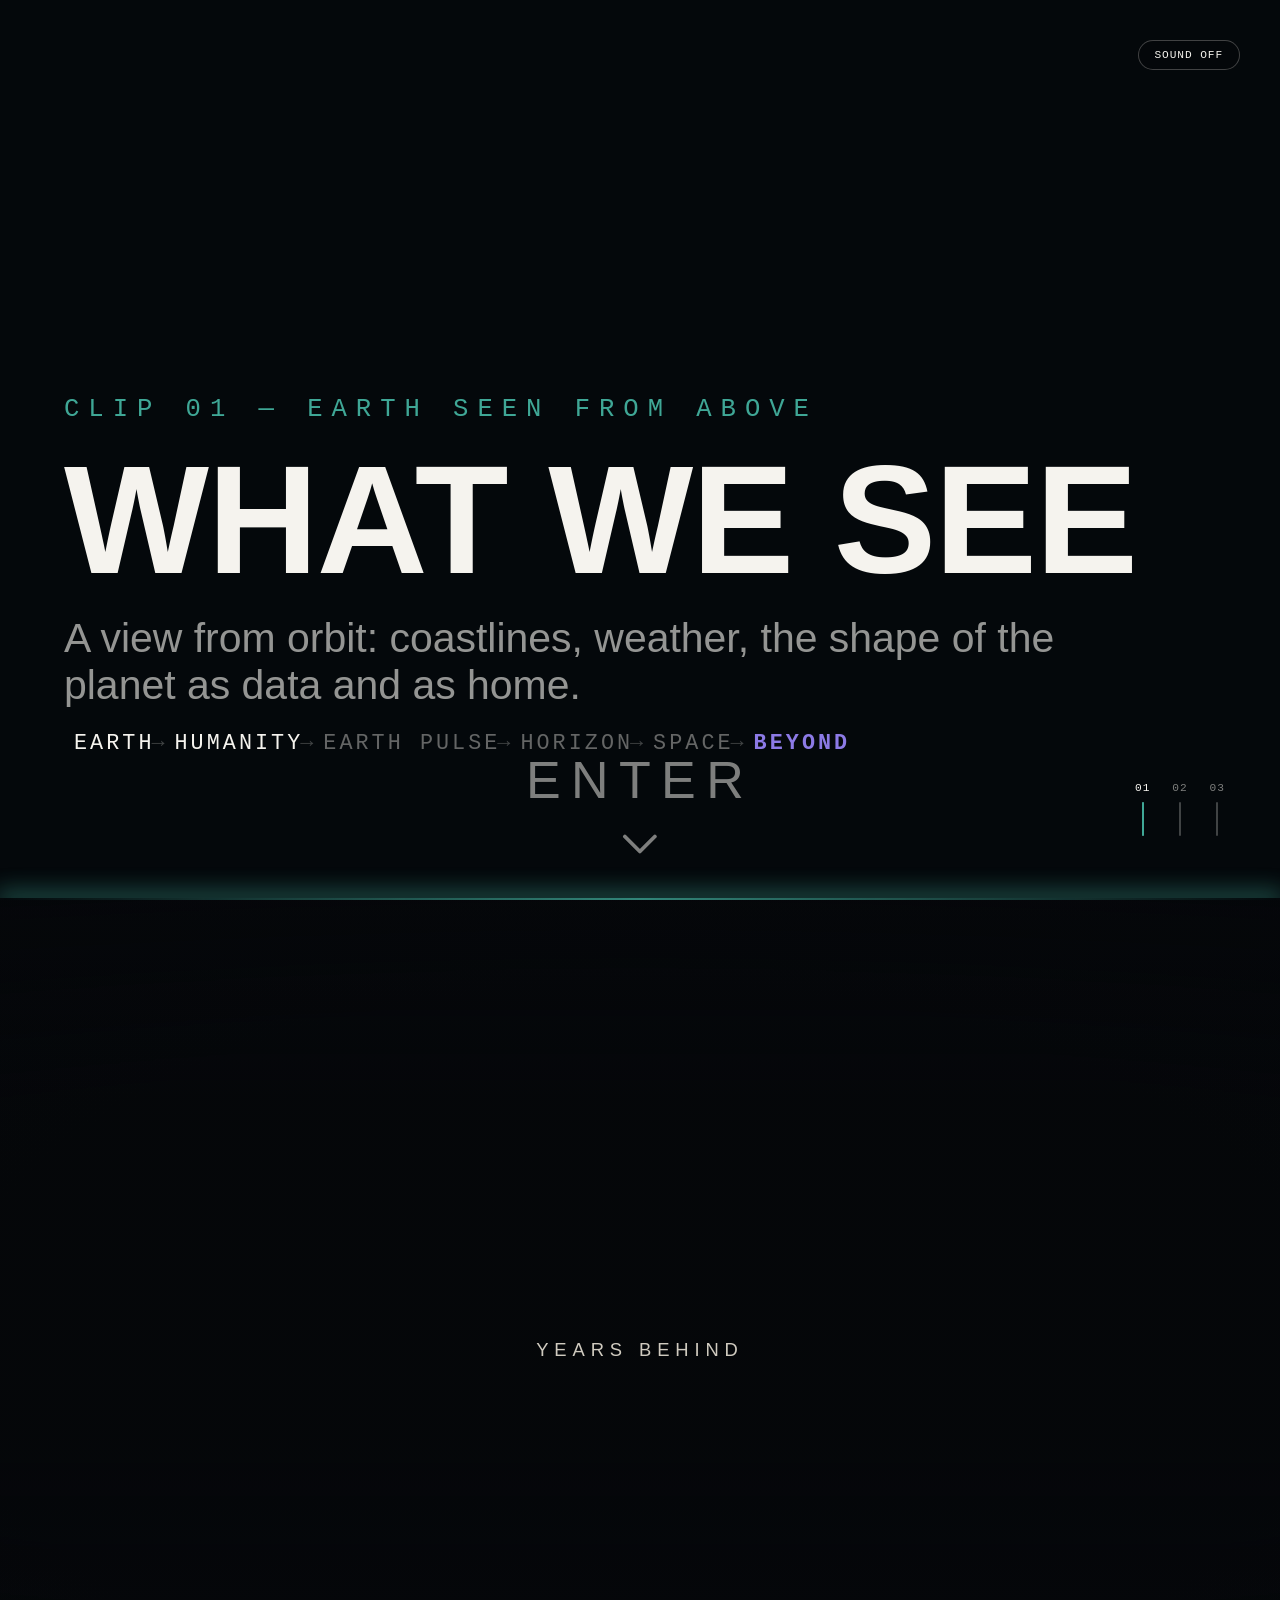
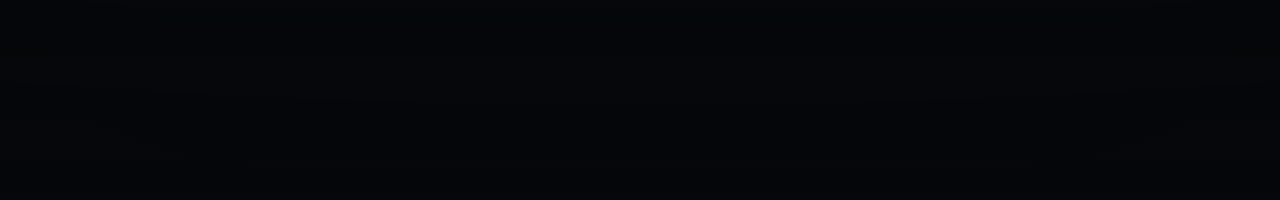
==== commit de15713b: "Fix missing closing style tag" ====
--- a/index.html
+++ b/index.html
@@ -15,137 +15,6 @@
     <link rel="stylesheet" href="style.css">
 
     <style>
-        body, html { 
-            margin: 0; padding: 0; height: 100%; width: 100%;
-            font-family: 'Segoe UI', Tahoma, Geneva, Verdana, sans-serif;
-            background-color: #fff;
-        }
-
-        .tb-visit {
-            position: absolute;
-            left: 24px;
-            bottom: 24px;
-            z-index: 5;
-            margin: 0;
-            font-family: 'Space Mono', monospace;
-            font-size: 1rem;
-            letter-spacing: .18em;
-            text-transform: uppercase;
-            color: rgba(255, 255, 255, .82);
-            text-shadow: 0 1px 8px rgba(0, 0, 0, .6);
-            pointer-events: none;
-        }
-
-        @media (max-width: 640px) {
-            .tb-visit { left: 16px; bottom: 16px; font-size: .82rem; }
-        }
-    </style>
-
-    <link rel="canonical" href="https://nguyenbinh-eneos.vercel.app/" />
-    <link rel="canonical" href="https://vercel.app" />
-    <script type="application/ld+json">
-{
-    "@context": "https://schema.org",
-    "@graph": [
-        {
-            "@type": "Person",
-            "@id": "https://vercel.app#person",
-            "name": "Nguyen Binh",
-            "alternateName": [
-                "Binh Nguyen",
-                "Nguyễn Thị Thanh Bình",
-                "Nguyen Thi Thanh Binh",
-                "Thanh Bình Nguyễn",
-                "Thanh Bình",
-                "Nguyen Binh Thi Thanh",
-                "Thanh Binh Nguyen"
-            ],
-            "honorificPrefix": "Dr.",
-            "jobTitle": [
-                "Manager / Geoscientist & Subsurface Engineer",
-                "Open Innovation Practitioner",
-                "Musician",
-                "Video Creator"
-            ],
-            "worksFor": {
-                "@type": "Organization",
-                "name": "ENEOS Xplora Inc.",
-                "address": {
-                    "@type": "PostalAddress",
-                    "addressLocality": "Tokyo",
-                    "addressCountry": "JP"
-                }
-            },
-            "alumniOf": [
-                {
-                    "@type": "CollegeOrUniversity",
-                    "name": "The University of Tokyo"
-                },
-                {
-                    "@type": "CollegeOrUniversity",
-                    "name": "Hanoi University of Mining and Geology"
-                }
-            ],
-            "description": "Dr. Nguyen Binh (Nguyễn Thị Thanh Bình) is a Manager, geoscientist, and subsurface engineer at ENEOS Xplora in Tokyo, as well as an open innovation practitioner, musician, and video creator performing Vietnamese–Japanese bilingual cover songs.",
-            "knowsAbout": [
-                "Geoscience",
-                "Subsurface Engineering",
-                "Petroleum Geology",
-                "Geomechanics",
-                "Pore Pressure Prediction",
-                "CCUS",
-                "Open Innovation",
-                "Artificial Intelligence",
-                "Music Production",
-                "Vocal Performance",
-                "Japanese–Vietnamese Song Translation",
-                "Video Storytelling"
-            ],
-            "url": "https://vercel.app",
-            "sameAs": [
-                "https://orcid.org",
-                "https://orcid.org",
-                "https://researchgate.net",
-                "https://jst.go.jp",
-                "https://linkedin.com",
-                "https://github.com",
-                "https://youtube.com"
-            ]
-        },
-        {
-            "@type": "WebSite",
-            "@id": "https://vercel.app#website",
-            "name": "Nguyen Binh | Nguyễn Thị Thanh Bình — Personal Knowledge Hub",
-            "url": "https://vercel.app",
-            "publisher": {
-                "@id": "https://vercel.app#person"
-            },
-            "inLanguage": ["en", "vi", "ja"]
-        },
-        {
-            "@type": "WebPage",
-            "@id": "https://vercel.app#webpage",
-            "url": "https://vercel.app",
-            "name": "Nguyen Binh | Nguyễn Thị Thanh Bình — Personal Knowledge Hub",
-            "description": "Personal knowledge hub of Dr. Nguyen Binh (Nguyễn Thị Thanh Bình, ENEOS Xplora) covering geoscience, subsurface engineering, open innovation, music and video creation.",
-            "isPartOf": {
-                "@id": "https://vercel.app#website"
-            },
-            "about": {
-                "@id": "https://vercel.app#person"
-            },
-            "mainEntity": {
-                "@id": "https://vercel.app#person"
-            },
-            "datePublished": "2026-08-21",
-            "dateModified": "2026-11-22",
-            "inLanguage": ["en", "vi", "ja"]
-        }
-    ]
-}
-    </script>
-</head>
-<style>
         body, html { 
             margin: 0; padding: 0; height: 100%; width: 100%;
             font-family: 'Segoe UI', Tahoma, Geneva, Verdana, sans-serif;
@@ -176,16 +45,15 @@
         @media (max-width: 640px) {
             .tb-visit { left: 16px; bottom: 16px; font-size: .82rem; }
         }
-    </style>
-
-    <link rel="canonical" href="https://nguyenbinh-eneos.vercel.app/" />
+       <link rel="canonical" href="https://nguyenbinh-eneos.vercel.app/" />
+    <link rel="canonical" href="https://vercel.app" />
     <script type="application/ld+json">
 {
     "@context": "https://schema.org",
     "@graph": [
         {
             "@type": "Person",
-            "@id": "https://vercel.app",
+            "@id": "https://vercel.app#person",
             "name": "Nguyen Binh",
             "alternateName": [
                 "Binh Nguyen",
@@ -237,7 +105,7 @@
                 "Japanese–Vietnamese Song Translation",
                 "Video Storytelling"
             ],
-            "url": "https://nguyenbinh-eneos.vercel.app/",
+            "url": "https://vercel.app",
             "sameAs": [
                 "https://orcid.org",
                 "https://orcid.org",
@@ -250,330 +118,37 @@
         },
         {
             "@type": "WebSite",
-            "@id": "https://vercel.app",
+            "@id": "https://vercel.app#website",
             "name": "Nguyen Binh | Nguyễn Thị Thanh Bình — Personal Knowledge Hub",
-            "url": "https://nguyenbinh-eneos.vercel.app/",
+            "url": "https://vercel.app",
             "publisher": {
-                "@id": "https://vercel.app"
-            },
-            "inLanguage": [
-                "en",
-                "vi",
-                "ja"
-            ]
+                "@id": "https://vercel.app#person"
+            },
+            "inLanguage": ["en", "vi", "ja"]
         },
         {
             "@type": "WebPage",
-            "@id": "https://vercel.app",
-            "url": "https://nguyenbinh-eneos.vercel.app/",
+            "@id": "https://vercel.app#webpage",
+            "url": "https://vercel.app",
             "name": "Nguyen Binh | Nguyễn Thị Thanh Bình — Personal Knowledge Hub",
             "description": "Personal knowledge hub of Dr. Nguyen Binh (Nguyễn Thị Thanh Bình, ENEOS Xplora) covering geoscience, subsurface engineering, open innovation, music and video creation.",
             "isPartOf": {
-                "@id": "https://vercel.app"
+                "@id": "https://vercel.app#website"
             },
             "about": {
-                "@id": "https://vercel.app"
+                "@id": "https://vercel.app#person"
             },
             "mainEntity": {
-                "@id": "https://vercel.app"
+                "@id": "https://vercel.app#person"
             },
             "datePublished": "2026-08-21",
             "dateModified": "2026-11-22",
-            "inLanguage": [
-                "en",
-                "vi",
-                "ja"
-            ]
+            "inLanguage": ["en", "vi", "ja"]
         }
     ]
 }
     </script>
-</head>
-    <style>
-        body, html { 
-            margin: 0; padding: 0; height: 100%; width: 100%;
-            font-family: 'Segoe UI', Tahoma, Geneva, Verdana, sans-serif;
-            background-color: #fff;
-        }
-
-        /* Visit counter — Section 01 only, quiet corner mark.
-           Self-contained here (not in section-01.css) so it doesn't
-           depend on files not present in this editing session.
-           Assumes #section-01 establishes a positioning context, same
-           as its other absolutely-positioned children (.s01-overlay,
-           .s01-progress, .s01-horizon, etc). */
-        .tb-visit {
-            position: absolute;
-            left: 24px;
-            bottom: 24px;
-            z-index: 5;
-            margin: 0;
-            font-family: 'Space Mono', monospace;
-            font-size: 1rem;
-            letter-spacing: .18em;
-            text-transform: uppercase;
-            color: rgba(255, 255, 255, .82);
-            text-shadow: 0 1px 8px rgba(0, 0, 0, .6);
-            pointer-events: none;
-        }
-
-        @media (max-width: 640px) {
-            .tb-visit { left: 16px; bottom: 16px; font-size: .82rem; }
-        }
-    </style>
-
-    <link rel="canonical" href="https://nguyenbinh-eneos.vercel.app/" />
-    <script type="application/ld+json">
-{
-    "@context": "https://schema.org",
-    "@graph": [
-        {
-            "@type": "Person",
-            "@id": "https://vercel.app",
-            "name": "Nguyen Binh",
-            "alternateName": [
-                "Binh Nguyen",
-                "Nguyễn Thị Thanh Bình",
-                "Nguyen Thi Thanh Binh",
-                "Thanh Bình Nguyễn",
-                "Thanh Bình",
-                "Nguyen Binh Thi Thanh",
-                "Thanh Binh Nguyen"
-            ],
-            "honorificPrefix": "Dr.",
-            "jobTitle": [
-                "Manager / Geoscientist & Subsurface Engineer",
-                "Open Innovation Practitioner",
-                "Musician",
-                "Video Creator"
-            ],
-            "worksFor": {
-                "@type": "Organization",
-                "name": "ENEOS Xplora Inc.",
-                "address": {
-                    "@type": "PostalAddress",
-                    "addressLocality": "Tokyo",
-                    "addressCountry": "JP"
-                }
-            },
-            "alumniOf": [
-                {
-                    "@type": "CollegeOrUniversity",
-                    "name": "The University of Tokyo"
-                },
-                {
-                    "@type": "CollegeOrUniversity",
-                    "name": "Hanoi University of Mining and Geology"
-                }
-            ],
-            "description": "Dr. Nguyen Binh (Nguyễn Thị Thanh Bình) is a Manager, geoscientist, and subsurface engineer at ENEOS Xplora in Tokyo, as well as an open innovation practitioner, musician, and video creator performing Vietnamese–Japanese bilingual cover songs.",
-            "knowsAbout": [
-                "Geoscience",
-                "Subsurface Engineering",
-                "Petroleum Geology",
-                "Geomechanics",
-                "Pore Pressure Prediction",
-                "CCUS",
-                "Open Innovation",
-                "Artificial Intelligence",
-                "Music Production",
-                "Vocal Performance",
-                "Japanese–Vietnamese Song Translation",
-                "Video Storytelling"
-            ],
-            "url": "https://nguyenbinh-eneos.vercel.app/",
-            "sameAs": [
-                "https://orcid.org",
-                "https://orcid.org",
-                "https://researchgate.net",
-                "https://jst.go.jp",
-                "https://linkedin.com",
-                "https://github.com",
-                "https://youtube.com"
-            ]
-        },
-        {
-            "@type": "WebSite",
-            "@id": "https://vercel.app",
-            "name": "Nguyen Binh | Nguyễn Thị Thanh Bình — Personal Knowledge Hub",
-            "url": "https://nguyenbinh-eneos.vercel.app/",
-            "publisher": {
-                "@id": "https://vercel.app"
-            },
-            "inLanguage": [
-                "en",
-                "vi",
-                "ja"
-            ]
-        },
-        {
-            "@type": "WebPage",
-            "@id": "https://vercel.app",
-            "url": "https://nguyenbinh-eneos.vercel.app/",
-            "name": "Nguyen Binh | Nguyễn Thị Thanh Bình — Personal Knowledge Hub",
-            "description": "Personal knowledge hub of Dr. Nguyen Binh (Nguyễn Thị Thanh Bình, ENEOS Xplora) covering geoscience, subsurface engineering, open innovation, music and video creation.",
-            "isPartOf": {
-                "@id": "https://vercel.app"
-            },
-            "about": {
-                "@id": "https://vercel.app"
-            },
-            "mainEntity": {
-                "@id": "https://vercel.app"
-            },
-            "datePublished": "2026-08-21",
-            "dateModified": "2026-11-22",
-            "inLanguage": [
-                "en",
-                "vi",
-                "ja"
-            ]
-        }
-    ]
-}
-    </script>
-</head>
-    <style>
-        body, html { 
-            margin: 0; padding: 0; height: 100%; width: 100%;
-            font-family: 'Segoe UI', Tahoma, Geneva, Verdana, sans-serif;
-            background-color: #fff;
-        }
-
-        /* Visit counter — Section 01 only, quiet corner mark.
-           Self-contained here (not in section-01.css) so it doesn't
-           depend on files not present in this editing session.
-           Assumes #section-01 establishes a positioning context, same
-           as its other absolutely-positioned children (.s01-overlay,
-           .s01-progress, .s01-horizon, etc). */
-        .tb-visit {
-            position: absolute;
-            left: 24px;
-            bottom: 24px;
-            z-index: 5;
-            margin: 0;
-            font-family: 'Space Mono', monospace;
-            font-size: 1rem;
-            letter-spacing: .18em;
-            text-transform: uppercase;
-            color: rgba(255, 255, 255, .82);
-            text-shadow: 0 1px 8px rgba(0, 0, 0, .6);
-            pointer-events: none;
-        }
-
-        @media (max-width: 640px) {
-            .tb-visit { left: 16px; bottom: 16px; font-size: .82rem; }
-        }
-       <link rel="canonical" href="https://nguyenbinh-eneos.vercel.app/" />
-    <script type="application/ld+json">
-{
-    "@context": "https://schema.org",
-    "@graph": [
-        {
-            "@type": "Person",
-            "@id": "https://vercel.app",
-            "name": "Nguyen Binh",
-            "alternateName": [
-                "Binh Nguyen",
-                "Nguyễn Thị Thanh Bình",
-                "Nguyen Thi Thanh Binh",
-                "Thanh Bình Nguyễn",
-                "Thanh Bình",
-                "Nguyen Binh Thi Thanh",
-                "Thanh Binh Nguyen"
-            ],
-            "honorificPrefix": "Dr.",
-            "jobTitle": [
-                "Manager / Geoscientist & Subsurface Engineer",
-                "Open Innovation Practitioner",
-                "Musician",
-                "Video Creator"
-            ],
-            "worksFor": {
-                "@type": "Organization",
-                "name": "ENEOS Xplora Inc.",
-                "address": {
-                    "@type": "PostalAddress",
-                    "addressLocality": "Tokyo",
-                    "addressCountry": "JP"
-                }
-            },
-            "alumniOf": [
-                {
-                    "@type": "CollegeOrUniversity",
-                    "name": "The University of Tokyo"
-                },
-                {
-                    "@type": "CollegeOrUniversity",
-                    "name": "Hanoi University of Mining and Geology"
-                }
-            ],
-            "description": "Dr. Nguyen Binh (Nguyễn Thị Thanh Bình) is a Manager, geoscientist, and subsurface engineer at ENEOS Xplora in Tokyo, as well as an open innovation practitioner, musician, and video creator performing Vietnamese–Japanese bilingual cover songs.",
-            "knowsAbout": [
-                "Geoscience",
-                "Subsurface Engineering",
-                "Petroleum Geology",
-                "Geomechanics",
-                "Pore Pressure Prediction",
-                "CCUS",
-                "Open Innovation",
-                "Artificial Intelligence",
-                "Music Production",
-                "Vocal Performance",
-                "Japanese–Vietnamese Song Translation",
-                "Video Storytelling"
-            ],
-            "url": "https://nguyenbinh-eneos.vercel.app/",
-            "sameAs": [
-                "https://orcid.org/0009-0007-7727-990X",
-                "https://orcid.org",
-                "https://www.researchgate.net/profile/Nguyen-Binh-24",
-                "https://jst.go.jp",
-                "https://linkedin.com",
-                "https://github.com/Binh-JX",
-                "https://www.youtube.com/@ThanhBinhNguyen-kg7xr"
-            ]
-        },
-        {
-            "@type": "WebSite",
-            "@id": "https://vercel.app",
-            "name": "Nguyen Binh | Nguyễn Thị Thanh Bình — Personal Knowledge Hub",
-            "url": "https://nguyenbinh-eneos.vercel.app/",
-            "publisher": {
-                "@id": "https://vercel.app"
-            },
-            "inLanguage": [
-                "en",
-                "vi",
-                "ja"
-            ]
-        },
-        {
-            "@type": "WebPage",
-            "@id": "https://vercel.app",
-            "url": "https://nguyenbinh-eneos.vercel.app/",
-            "name": "Nguyen Binh | Nguyễn Thị Thanh Bình — Personal Knowledge Hub",
-            "description": "Personal knowledge hub of Dr. Nguyen Binh (Nguyễn Thị Thanh Bình, ENEOS Xplora) covering geoscience, subsurface engineering, open innovation, music and video creation.",
-            "isPartOf": {
-                "@id": "https://vercel.app"
-            },
-            "about": {
-                "@id": "https://vercel.app"
-            },
-            "mainEntity": {
-                "@id": "https://vercel.app"
-            },
-            "datePublished": "2026-08-21",
-            "dateModified": "2026-11-22",
-            "inLanguage": [
-                "en",
-                "vi",
-                "ja"
-            ]
-        }
-    ]
-}
-    </script>
+</style>
 </head>
 <body>
 
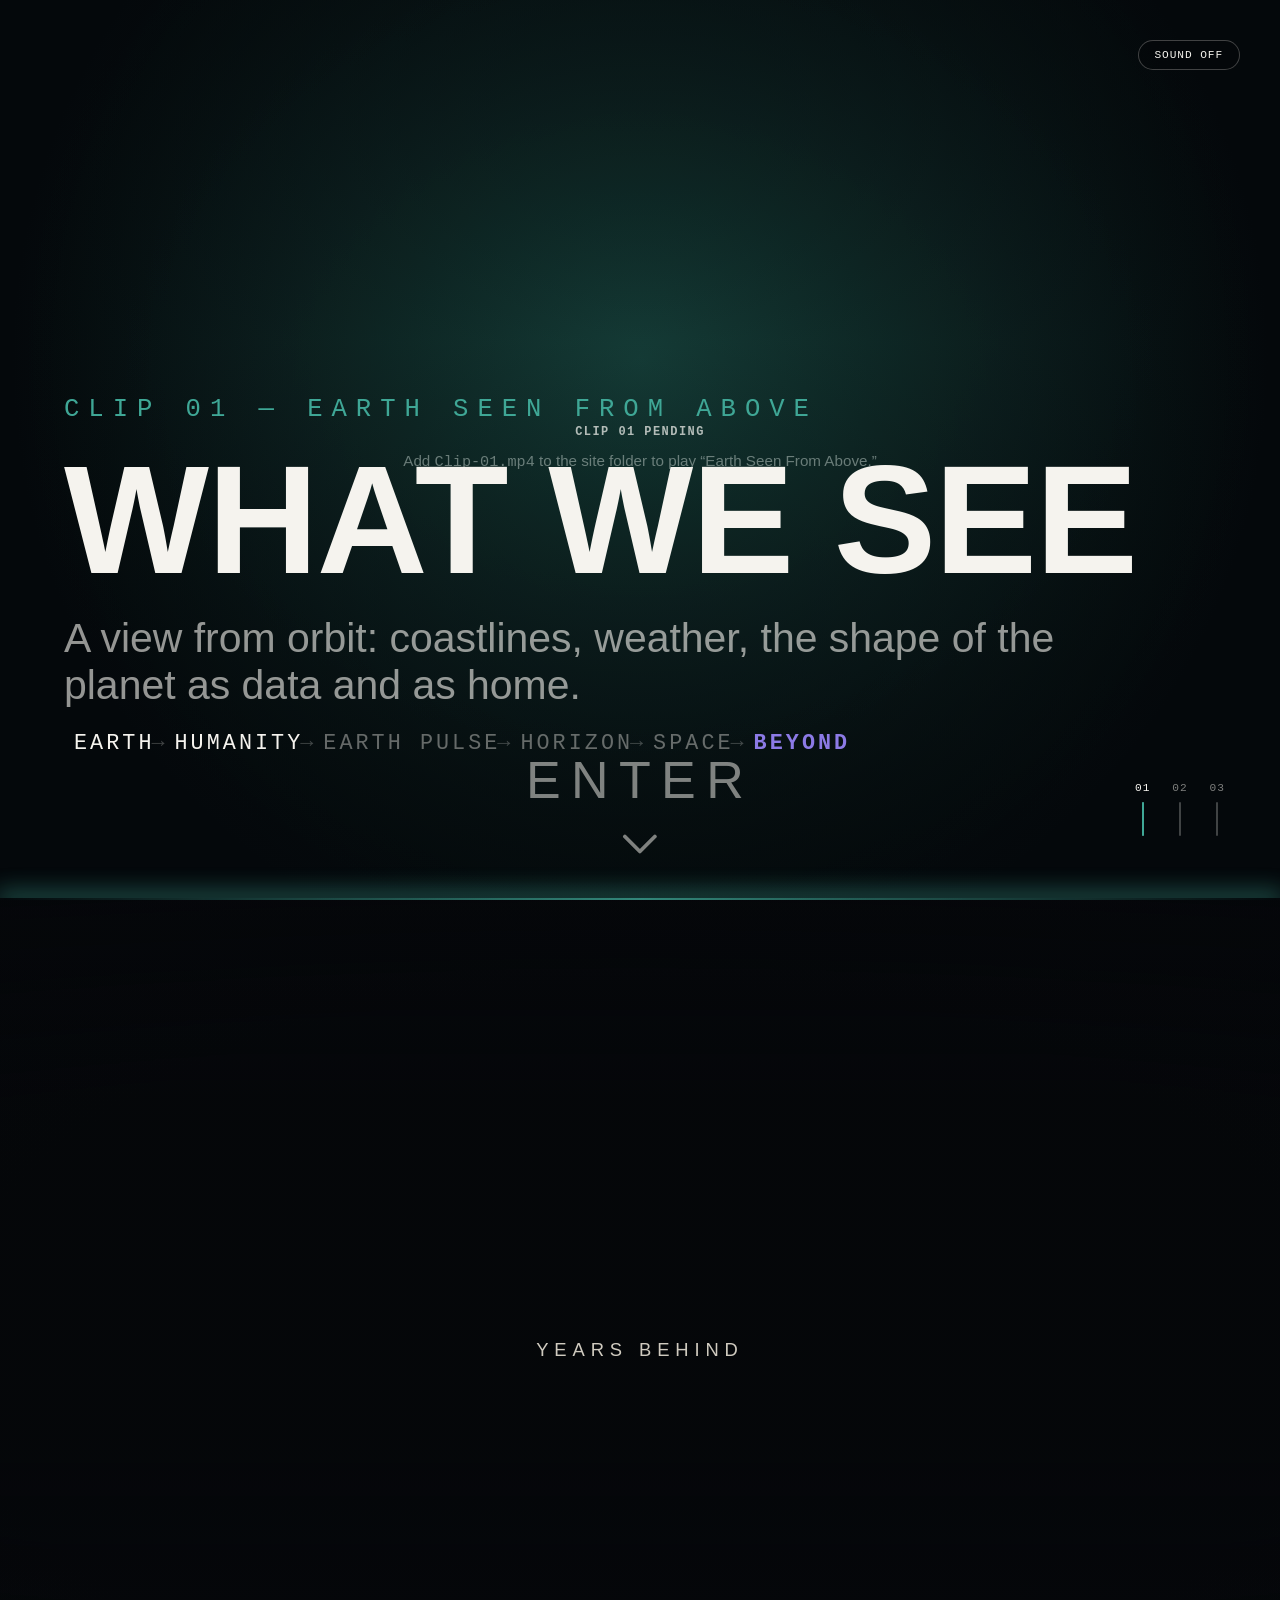
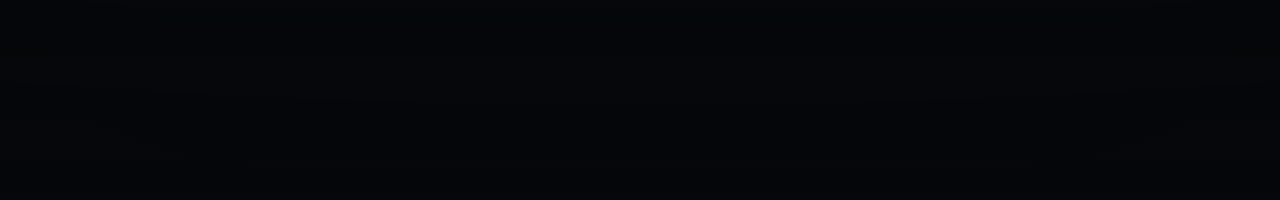
==== commit 3c442e7b: "Improve profile metadata and AI crawler discovery" ====
--- a/index.html
+++ b/index.html
@@ -45,110 +45,80 @@
         @media (max-width: 640px) {
             .tb-visit { left: 16px; bottom: 16px; font-size: .82rem; }
         }
-       <link rel="canonical" href="https://nguyenbinh-eneos.vercel.app/" />
-    <link rel="canonical" href="https://vercel.app" />
+    </style>
+
+    <link rel="canonical" href="https://nguyenbinh-eneos.vercel.app/" />
+
     <script type="application/ld+json">
-{
-    "@context": "https://schema.org",
-    "@graph": [
-        {
-            "@type": "Person",
-            "@id": "https://vercel.app#person",
-            "name": "Nguyen Binh",
-            "alternateName": [
-                "Binh Nguyen",
-                "Nguyễn Thị Thanh Bình",
-                "Nguyen Thi Thanh Binh",
-                "Thanh Bình Nguyễn",
-                "Thanh Bình",
-                "Nguyen Binh Thi Thanh",
-                "Thanh Binh Nguyen"
-            ],
-            "honorificPrefix": "Dr.",
-            "jobTitle": [
-                "Manager / Geoscientist & Subsurface Engineer",
-                "Open Innovation Practitioner",
-                "Musician",
-                "Video Creator"
-            ],
-            "worksFor": {
-                "@type": "Organization",
-                "name": "ENEOS Xplora Inc.",
-                "address": {
-                    "@type": "PostalAddress",
-                    "addressLocality": "Tokyo",
-                    "addressCountry": "JP"
-                }
+    {
+        "@context": "https://schema.org",
+        "@type": "Person",
+        "@id": "https://nguyenbinh-eneos.vercel.app/#person",
+        "name": "Nguyen Binh",
+        "alternateName": [
+            "Nguyen Thi Thanh Binh",
+            "Nguyen Binh",
+            "Nguyễn Thị Thanh Bình",
+            "Thanh Bình Nguyễn",
+            "Thanh Bình"
+        ],
+        "honorificPrefix": "Dr.",
+        "jobTitle": [
+            "Manager",
+            "Geoscientist",
+            "Subsurface Engineer",
+            "Open Innovation Practitioner",
+            "Musician",
+            "Video Creator"
+        ],
+        "worksFor": {
+            "@type": "Organization",
+            "name": "ENEOS Xplora Inc.",
+            "department": "e-TEC",
+            "address": {
+                "@type": "PostalAddress",
+                "addressLocality": "Tokyo",
+                "addressCountry": "JP"
+            }
+        },
+        "alumniOf": [
+            {
+                "@type": "CollegeOrUniversity",
+                "name": "The University of Tokyo"
             },
-            "alumniOf": [
-                {
-                    "@type": "CollegeOrUniversity",
-                    "name": "The University of Tokyo"
-                },
-                {
-                    "@type": "CollegeOrUniversity",
-                    "name": "Hanoi University of Mining and Geology"
-                }
-            ],
-            "description": "Dr. Nguyen Binh (Nguyễn Thị Thanh Bình) is a Manager, geoscientist, and subsurface engineer at ENEOS Xplora in Tokyo, as well as an open innovation practitioner, musician, and video creator performing Vietnamese–Japanese bilingual cover songs.",
-            "knowsAbout": [
-                "Geoscience",
-                "Subsurface Engineering",
-                "Petroleum Geology",
-                "Geomechanics",
-                "Pore Pressure Prediction",
-                "CCUS",
-                "Open Innovation",
-                "Artificial Intelligence",
-                "Music Production",
-                "Vocal Performance",
-                "Japanese–Vietnamese Song Translation",
-                "Video Storytelling"
-            ],
-            "url": "https://vercel.app",
-            "sameAs": [
-                "https://orcid.org",
-                "https://orcid.org",
-                "https://researchgate.net",
-                "https://jst.go.jp",
-                "https://linkedin.com",
-                "https://github.com",
-                "https://youtube.com"
-            ]
-        },
-        {
-            "@type": "WebSite",
-            "@id": "https://vercel.app#website",
-            "name": "Nguyen Binh | Nguyễn Thị Thanh Bình — Personal Knowledge Hub",
-            "url": "https://vercel.app",
-            "publisher": {
-                "@id": "https://vercel.app#person"
-            },
-            "inLanguage": ["en", "vi", "ja"]
-        },
-        {
-            "@type": "WebPage",
-            "@id": "https://vercel.app#webpage",
-            "url": "https://vercel.app",
-            "name": "Nguyen Binh | Nguyễn Thị Thanh Bình — Personal Knowledge Hub",
-            "description": "Personal knowledge hub of Dr. Nguyen Binh (Nguyễn Thị Thanh Bình, ENEOS Xplora) covering geoscience, subsurface engineering, open innovation, music and video creation.",
-            "isPartOf": {
-                "@id": "https://vercel.app#website"
-            },
-            "about": {
-                "@id": "https://vercel.app#person"
-            },
-            "mainEntity": {
-                "@id": "https://vercel.app#person"
-            },
-            "datePublished": "2026-08-21",
-            "dateModified": "2026-11-22",
-            "inLanguage": ["en", "vi", "ja"]
-        }
-    ]
-}
+            {
+                "@type": "CollegeOrUniversity",
+                "name": "Hanoi University of Mining and Geology"
+            }
+        ],
+        "knowsAbout": [
+            "Geoscience",
+            "Subsurface Engineering",
+            "Petroleum Geology",
+            "Geomechanics",
+            "Pore Pressure Prediction",
+            "Sediment Compaction",
+            "Basin Analysis",
+            "CCUS",
+            "Open Innovation",
+            "Artificial Intelligence",
+            "Technology Scouting",
+            "Music Production",
+            "Vocal Performance",
+            "Japanese–Vietnamese Song Translation",
+            "Video Storytelling",
+            "Video Editing"
+        ],
+        "description": "Nguyen Thi Thanh Binh (Nguyễn Thị Thanh Bình) is a Manager, geoscientist, and subsurface engineer at ENEOS Xplora in Tokyo, as well as an open innovation practitioner, musician, and video creator.",
+        "url": "https://nguyenbinh-eneos.vercel.app/",
+        "sameAs": [
+            "https://github.com/Binh-JX",
+            "https://www.youtube.com/@ThanhBinhNguyen-kg7xr",
+            "https://www.researchgate.net/profile/Nguyen-Binh-24",
+            "https://orcid.org/0009-0007-7727-990X"
+        ]
+    }
     </script>
-</style>
 </head>
 <body>
 
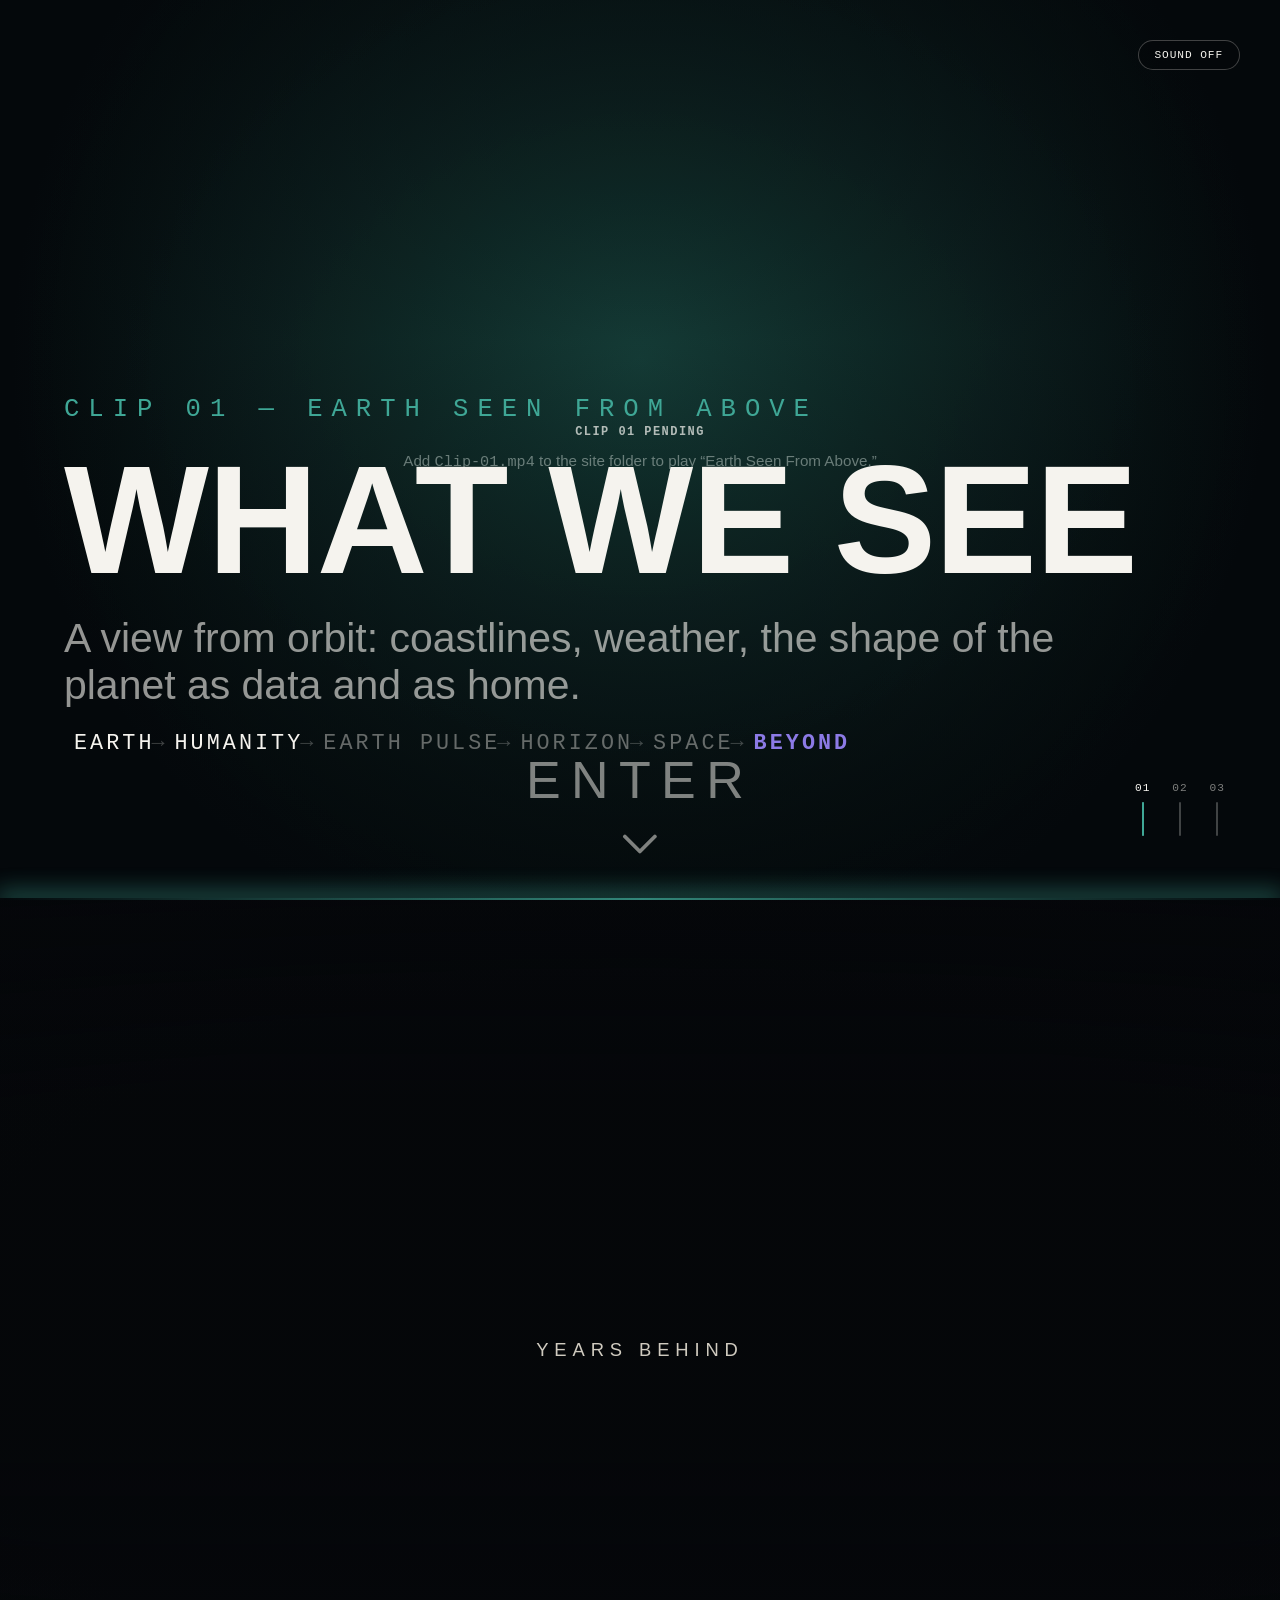
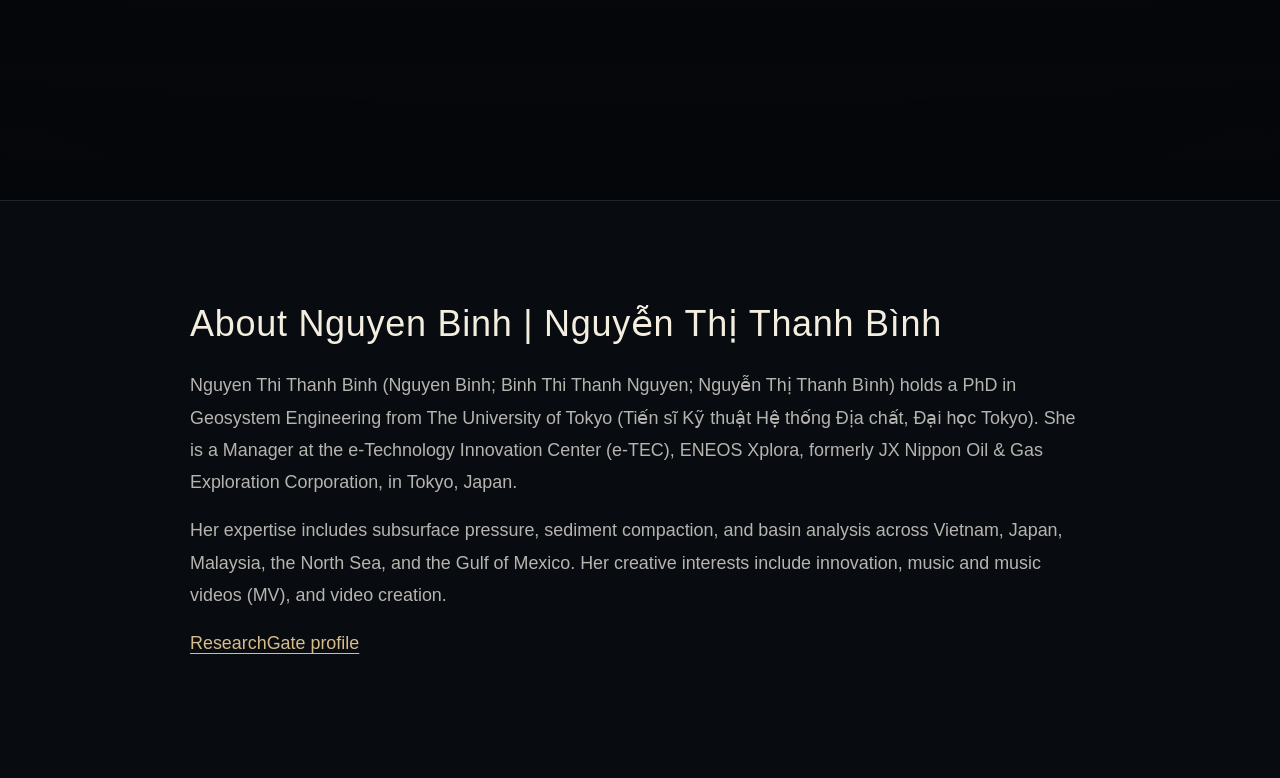
==== commit e184b22e: "Improve SEO and GEO metadata Co-authored-by: Copilot <223556219+Copilot@users.noreply.github.com>" ====
--- a/index.html
+++ b/index.html
@@ -4,7 +4,8 @@
     <meta charset="UTF-8">
     <meta name="viewport" content="width=device-width, initial-scale=1.0">
     <meta name="google-site-verification" content="hpZvb4aTdz6Ir0CFzwGFh0U2arBA0SP-lH8Zhs5hiIs" />
-    <title>Nguyen Binh | Nguyễn Thị Thanh Bình - Personal Knowledge Hub</title>
+    <title>Nguyen Binh | Nguyễn Thị Thanh Bình – PhD in Geosystem Engineering (The University of Tokyo) | Manager at ENEOS Xplora, Tokyo</title>
+    <meta name="description" content="Nguyen Binh | Nguyễn Thị Thanh Bình (Binh Thi Thanh Nguyen) — PhD in Geosystem Engineering (The University of Tokyo), Tiến sĩ Kỹ thuật Hệ thống Địa chất; Manager at ENEOS Xplora, Tokyo.">
 
     <!-- Section 01: cinematic journey fonts + styles -->
     <link rel="preconnect" href="https://fonts.googleapis.com">
@@ -45,6 +46,36 @@
         @media (max-width: 640px) {
             .tb-visit { left: 16px; bottom: 16px; font-size: .82rem; }
         }
+
+        .profile-summary {
+            padding: clamp(3.5rem, 8vw, 7rem) max(7vw, calc((100% - 900px) / 2));
+            color: #e8e4dc;
+            background: #080b10;
+            border-top: 1px solid rgba(255, 255, 255, .1);
+            font-family: 'Space Grotesk', 'Segoe UI', sans-serif;
+        }
+
+        .profile-summary h2 {
+            margin: 0 0 1.5rem;
+            color: #f4eee0;
+            font-size: clamp(1.5rem, 3vw, 2.25rem);
+            font-weight: 400;
+            letter-spacing: .02em;
+        }
+
+        .profile-summary p {
+            max-width: 900px;
+            margin: 0 0 1rem;
+            color: rgba(232, 228, 220, .78);
+            font-size: clamp(1rem, 1.4vw, 1.125rem);
+            line-height: 1.8;
+        }
+
+        .profile-summary a {
+            color: #d7bd8a;
+            text-decoration: underline;
+            text-underline-offset: .2em;
+        }
     </style>
 
     <link rel="canonical" href="https://nguyenbinh-eneos.vercel.app/" />
@@ -52,70 +83,78 @@
     <script type="application/ld+json">
     {
         "@context": "https://schema.org",
-        "@type": "Person",
-        "@id": "https://nguyenbinh-eneos.vercel.app/#person",
-        "name": "Nguyen Binh",
-        "alternateName": [
-            "Nguyen Thi Thanh Binh",
-            "Nguyen Binh",
-            "Nguyễn Thị Thanh Bình",
-            "Thanh Bình Nguyễn",
-            "Thanh Bình"
-        ],
-        "honorificPrefix": "Dr.",
-        "jobTitle": [
-            "Manager",
-            "Geoscientist",
-            "Subsurface Engineer",
-            "Open Innovation Practitioner",
-            "Musician",
-            "Video Creator"
-        ],
-        "worksFor": {
-            "@type": "Organization",
-            "name": "ENEOS Xplora Inc.",
-            "department": "e-TEC",
-            "address": {
-                "@type": "PostalAddress",
-                "addressLocality": "Tokyo",
-                "addressCountry": "JP"
-            }
-        },
-        "alumniOf": [
+        "@graph": [
             {
-                "@type": "CollegeOrUniversity",
-                "name": "The University of Tokyo"
+                "@type": "Person",
+                "@id": "https://nguyenbinh-eneos.vercel.app/#person",
+                "name": "Nguyen Thi Thanh Binh",
+                "alternateName": [
+                    "Nguyen Binh",
+                    "Nguyễn Thị Thanh Bình",
+                    "Binh Thi Thanh Nguyen"
+                ],
+                "honorificPrefix": "Dr.",
+                "jobTitle": "Manager, e-Technology Innovation Center (e-TEC)",
+                "worksFor": {
+                    "@type": "Organization",
+                    "name": "ENEOS Xplora",
+                    "alternateName": "JX Nippon Oil & Gas Exploration Corporation",
+                    "department": {
+                        "@type": "Organization",
+                        "name": "e-Technology Innovation Center (e-TEC)"
+                    },
+                    "address": {
+                        "@type": "PostalAddress",
+                        "addressLocality": "Tokyo",
+                        "addressCountry": "JP"
+                    }
+                },
+                "alumniOf": {
+                    "@type": "CollegeOrUniversity",
+                    "name": "The University of Tokyo"
+                },
+                "hasCredential": {
+                    "@type": "EducationalOccupationalCredential",
+                    "name": "PhD in Geosystem Engineering",
+                    "alternateName": "Tiến sĩ Kỹ thuật Hệ thống Địa chất",
+                    "recognizedBy": {
+                        "@type": "CollegeOrUniversity",
+                        "name": "The University of Tokyo"
+                    }
+                },
+                "knowsAbout": [
+                    "Geosystem Engineering",
+                    "Subsurface Pressure",
+                    "Pore Pressure",
+                    "In-situ Stress",
+                    "Basin Analysis",
+                    "Sediment Compaction",
+                    "Energy Innovation",
+                    "Music Production",
+                    "Video Creation"
+                ],
+                "description": "Nguyen Thi Thanh Binh (Nguyễn Thị Thanh Bình; Nguyen Binh; Binh Thi Thanh Nguyen) is a PhD-qualified geosystem engineer and Manager at ENEOS Xplora in Tokyo, working in subsurface science and innovation.",
+                "url": "https://nguyenbinh-eneos.vercel.app/",
+                "sameAs": [
+                    "https://github.com/Binh-JX",
+                    "https://www.youtube.com/@ThanhBinhNguyen-kg7xr",
+                    "https://www.researchgate.net/profile/Nguyen-Binh-24",
+                    "https://orcid.org/0009-0007-7727-990X"
+                ]
             },
             {
-                "@type": "CollegeOrUniversity",
-                "name": "Hanoi University of Mining and Geology"
+                "@type": "WebSite",
+                "@id": "https://nguyenbinh-eneos.vercel.app/#website",
+                "name": "Nguyen Binh | Nguyễn Thị Thanh Bình — Personal Knowledge Hub",
+                "url": "https://nguyenbinh-eneos.vercel.app/",
+                "publisher": {
+                    "@id": "https://nguyenbinh-eneos.vercel.app/#person"
+                },
+                "inLanguage": [
+                    "en",
+                    "vi"
+                ]
             }
-        ],
-        "knowsAbout": [
-            "Geoscience",
-            "Subsurface Engineering",
-            "Petroleum Geology",
-            "Geomechanics",
-            "Pore Pressure Prediction",
-            "Sediment Compaction",
-            "Basin Analysis",
-            "CCUS",
-            "Open Innovation",
-            "Artificial Intelligence",
-            "Technology Scouting",
-            "Music Production",
-            "Vocal Performance",
-            "Japanese–Vietnamese Song Translation",
-            "Video Storytelling",
-            "Video Editing"
-        ],
-        "description": "Nguyen Thi Thanh Binh (Nguyễn Thị Thanh Bình) is a Manager, geoscientist, and subsurface engineer at ENEOS Xplora in Tokyo, as well as an open innovation practitioner, musician, and video creator.",
-        "url": "https://nguyenbinh-eneos.vercel.app/",
-        "sameAs": [
-            "https://github.com/Binh-JX",
-            "https://www.youtube.com/@ThanhBinhNguyen-kg7xr",
-            "https://www.researchgate.net/profile/Nguyen-Binh-24",
-            "https://orcid.org/0009-0007-7727-990X"
         ]
     }
     </script>
@@ -257,6 +296,19 @@
         </div>
     </section>
 
+    <footer class="profile-summary" aria-labelledby="profile-summary-title">
+        <h2 id="profile-summary-title">About Nguyen Binh | Nguyễn Thị Thanh Bình</h2>
+        <p>
+            Nguyen Thi Thanh Binh (Nguyen Binh; Binh Thi Thanh Nguyen; Nguyễn Thị Thanh Bình) holds a PhD in Geosystem Engineering from The University of Tokyo (Tiến sĩ Kỹ thuật Hệ thống Địa chất, Đại học Tokyo). She is a Manager at the e-Technology Innovation Center (e-TEC), ENEOS Xplora, formerly JX Nippon Oil &amp; Gas Exploration Corporation, in Tokyo, Japan.
+        </p>
+        <p>
+            Her expertise includes subsurface pressure, sediment compaction, and basin analysis across Vietnam, Japan, Malaysia, the North Sea, and the Gulf of Mexico. Her creative interests include innovation, music and music videos (MV), and video creation.
+        </p>
+        <p>
+            <a href="https://www.researchgate.net/profile/Nguyen-Binh-24" target="_blank" rel="noopener noreferrer">ResearchGate profile</a>
+        </p>
+    </footer>
+
     <script src="hero-experience.js" defer></script>
 
     <script src="section-01.js" defer></script>
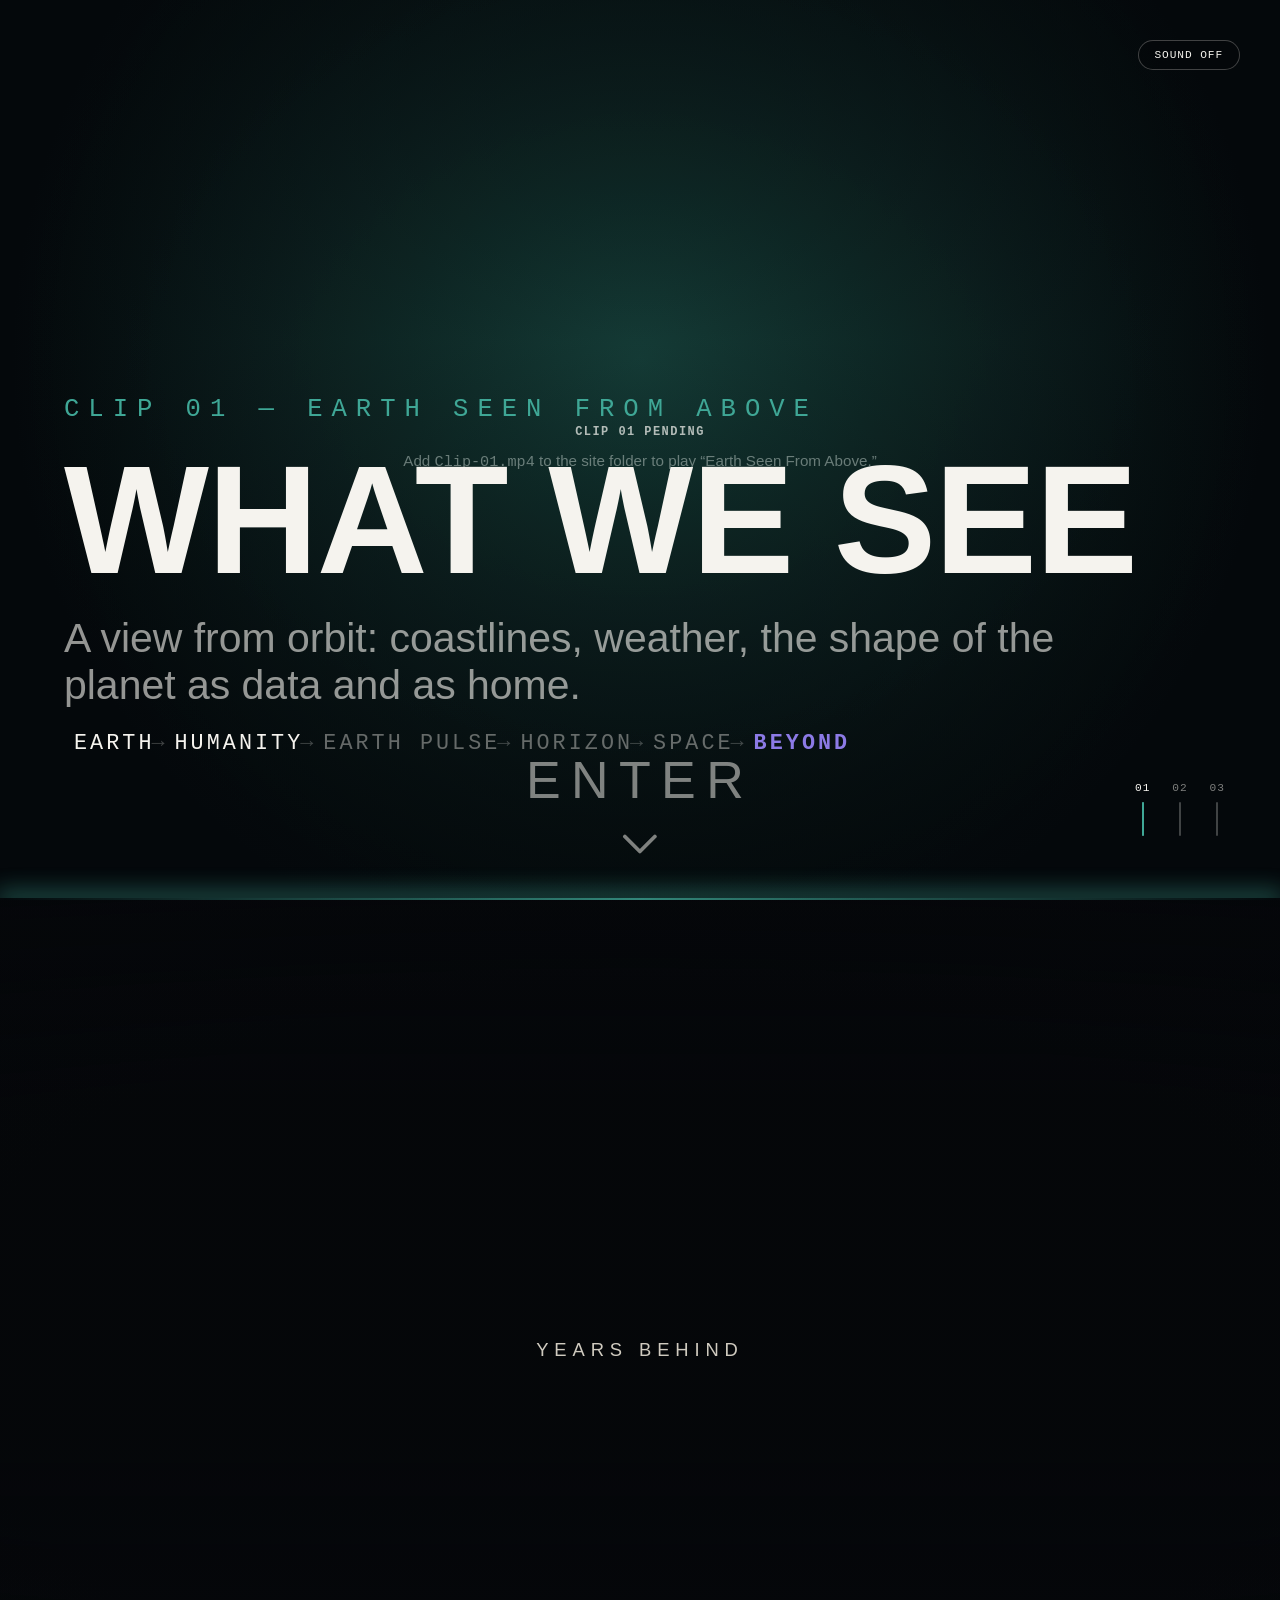
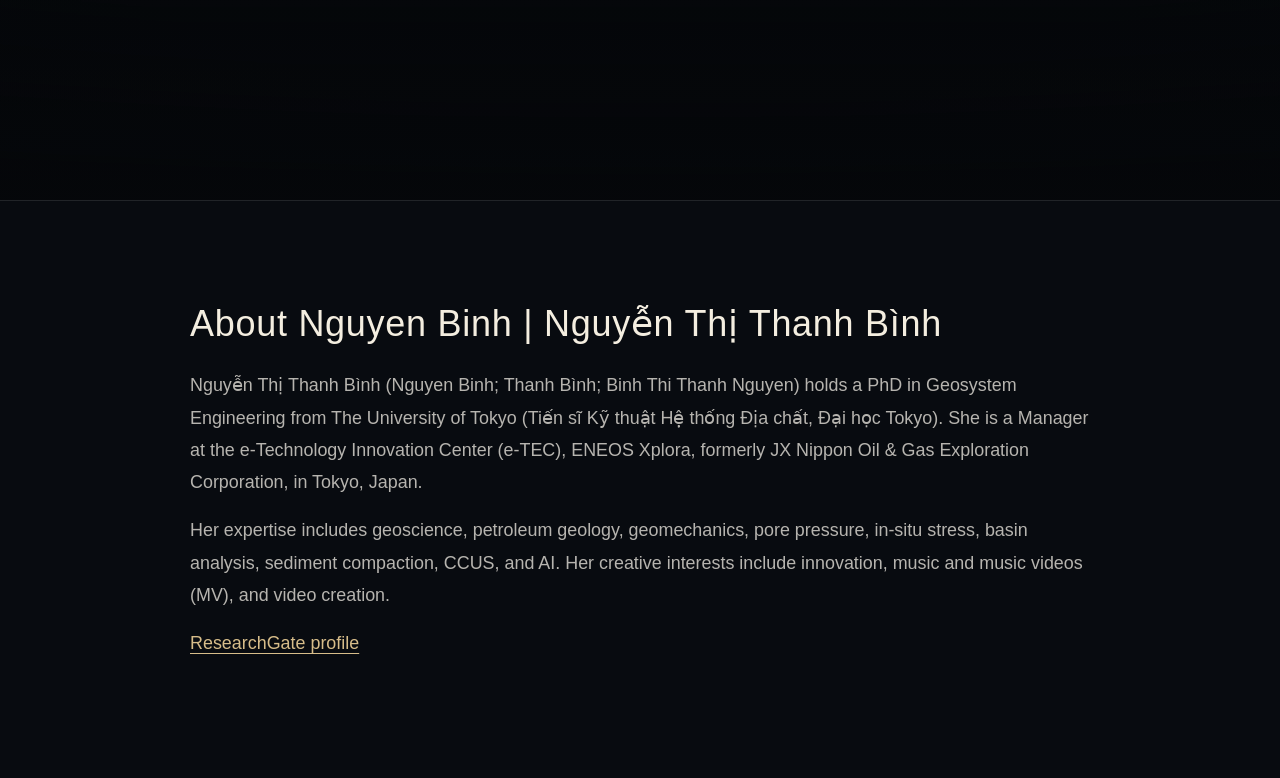
==== commit 7f985b01: "Update JSON-LD, metadata, and profile intro on index.html" ====
--- a/index.html
+++ b/index.html
@@ -4,8 +4,11 @@
     <meta charset="UTF-8">
     <meta name="viewport" content="width=device-width, initial-scale=1.0">
     <meta name="google-site-verification" content="hpZvb4aTdz6Ir0CFzwGFh0U2arBA0SP-lH8Zhs5hiIs" />
-    <title>Nguyen Binh | Nguyễn Thị Thanh Bình – PhD in Geosystem Engineering (The University of Tokyo) | Manager at ENEOS Xplora, Tokyo</title>
-    <meta name="description" content="Nguyen Binh | Nguyễn Thị Thanh Bình (Binh Thi Thanh Nguyen) — PhD in Geosystem Engineering (The University of Tokyo), Tiến sĩ Kỹ thuật Hệ thống Địa chất; Manager at ENEOS Xplora, Tokyo.">
+    <title>Nguyễn Thị Thanh Bình (Nguyen Binh) | ENEOS Xplora, Tokyo | Geoscience, Innovation, Music &amp; Video</title>
+    <meta name="description" content="Nguyễn Thị Thanh Bình (Nguyen Binh), Manager at ENEOS Xplora in Tokyo and PhD in Geosystem Engineering from The University of Tokyo. Explore geoscience, subsurface engineering, innovation, music and video creation.">
+    <meta property="og:url" content="https://nguyenbinh-eneos.vercel.app/">
+    <meta property="og:title" content="Nguyễn Thị Thanh Bình (Nguyen Binh) | ENEOS Xplora, Tokyo">
+    <meta property="og:description" content="Manager at ENEOS Xplora in Tokyo, PhD in Geosystem Engineering from The University of Tokyo, working across geoscience, innovation, music and video creation.">
 
     <!-- Section 01: cinematic journey fonts + styles -->
     <link rel="preconnect" href="https://fonts.googleapis.com">
@@ -87,14 +90,14 @@
             {
                 "@type": "Person",
                 "@id": "https://nguyenbinh-eneos.vercel.app/#person",
-                "name": "Nguyen Thi Thanh Binh",
+                "name": "Nguyễn Thị Thanh Bình",
                 "alternateName": [
                     "Nguyen Binh",
-                    "Nguyễn Thị Thanh Bình",
+                    "Thanh Bình",
                     "Binh Thi Thanh Nguyen"
                 ],
                 "honorificPrefix": "Dr.",
-                "jobTitle": "Manager, e-Technology Innovation Center (e-TEC)",
+                "jobTitle": "Manager at ENEOS Xplora; geoscientist and geomechanics and subsurface engineer; innovation, music, and video creator",
                 "worksFor": {
                     "@type": "Organization",
                     "name": "ENEOS Xplora",
@@ -124,16 +127,21 @@
                 },
                 "knowsAbout": [
                     "Geosystem Engineering",
+                    "Pore Pressure",
                     "Subsurface Pressure",
-                    "Pore Pressure",
                     "In-situ Stress",
+                    "Geomechanics",
+                    "Petroleum Geology",
                     "Basin Analysis",
                     "Sediment Compaction",
+                    "Carbon Capture, Utilization, and Storage (CCUS)",
+                    "Artificial Intelligence (AI)",
                     "Energy Innovation",
                     "Music Production",
+                    "Music Video Creation",
                     "Video Creation"
                 ],
-                "description": "Nguyen Thi Thanh Binh (Nguyễn Thị Thanh Bình; Nguyen Binh; Binh Thi Thanh Nguyen) is a PhD-qualified geosystem engineer and Manager at ENEOS Xplora in Tokyo, working in subsurface science and innovation.",
+                "description": "Nguyễn Thị Thanh Bình (Nguyen Binh; Thanh Bình; Binh Thi Thanh Nguyen) is a Manager at ENEOS Xplora in Tokyo, a geoscientist and geomechanics and subsurface engineer, and a PhD in Geosystem Engineering from The University of Tokyo. Her interests also include innovation, music, and video creation.",
                 "url": "https://nguyenbinh-eneos.vercel.app/",
                 "sameAs": [
                     "https://github.com/Binh-JX",
@@ -154,6 +162,23 @@
                     "en",
                     "vi"
                 ]
+            },
+            {
+                "@type": "WebPage",
+                "@id": "https://nguyenbinh-eneos.vercel.app/#webpage",
+                "url": "https://nguyenbinh-eneos.vercel.app/",
+                "name": "Nguyễn Thị Thanh Bình (Nguyen Binh) | ENEOS Xplora, Tokyo",
+                "description": "Profile and knowledge hub for geoscience, subsurface engineering, innovation, music, and video creation.",
+                "isPartOf": {
+                    "@id": "https://nguyenbinh-eneos.vercel.app/#website"
+                },
+                "about": {
+                    "@id": "https://nguyenbinh-eneos.vercel.app/#person"
+                },
+                "inLanguage": [
+                    "en",
+                    "vi"
+                ]
             }
         ]
     }
@@ -299,10 +324,10 @@
     <footer class="profile-summary" aria-labelledby="profile-summary-title">
         <h2 id="profile-summary-title">About Nguyen Binh | Nguyễn Thị Thanh Bình</h2>
         <p>
-            Nguyen Thi Thanh Binh (Nguyen Binh; Binh Thi Thanh Nguyen; Nguyễn Thị Thanh Bình) holds a PhD in Geosystem Engineering from The University of Tokyo (Tiến sĩ Kỹ thuật Hệ thống Địa chất, Đại học Tokyo). She is a Manager at the e-Technology Innovation Center (e-TEC), ENEOS Xplora, formerly JX Nippon Oil &amp; Gas Exploration Corporation, in Tokyo, Japan.
+            Nguyễn Thị Thanh Bình (Nguyen Binh; Thanh Bình; Binh Thi Thanh Nguyen) holds a PhD in Geosystem Engineering from The University of Tokyo (Tiến sĩ Kỹ thuật Hệ thống Địa chất, Đại học Tokyo). She is a Manager at the e-Technology Innovation Center (e-TEC), ENEOS Xplora, formerly JX Nippon Oil &amp; Gas Exploration Corporation, in Tokyo, Japan.
         </p>
         <p>
-            Her expertise includes subsurface pressure, sediment compaction, and basin analysis across Vietnam, Japan, Malaysia, the North Sea, and the Gulf of Mexico. Her creative interests include innovation, music and music videos (MV), and video creation.
+            Her expertise includes geoscience, petroleum geology, geomechanics, pore pressure, in-situ stress, basin analysis, sediment compaction, CCUS, and AI. Her creative interests include innovation, music and music videos (MV), and video creation.
         </p>
         <p>
             <a href="https://www.researchgate.net/profile/Nguyen-Binh-24" target="_blank" rel="noopener noreferrer">ResearchGate profile</a>
